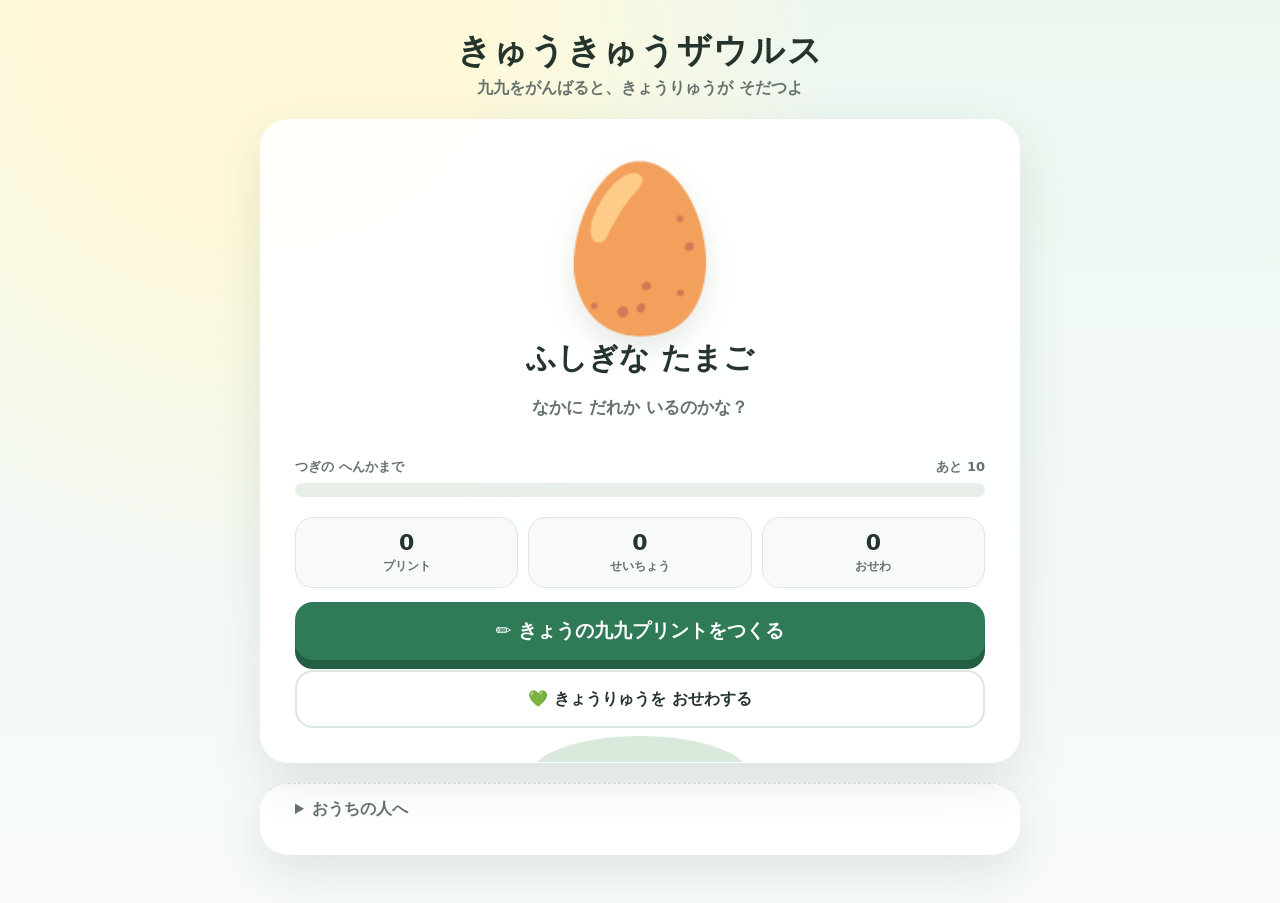
==== kyukyu-saurus-mvp/index.html @ 9ff0a76a "Add Kyukyu Saurus home page" ====
<!doctype html>
<html lang="ja">
<head>
  <meta charset="utf-8" />
  <meta name="viewport" content="width=device-width,initial-scale=1" />
  <title>きゅうきゅうザウルス</title>
  <link rel="stylesheet" href="styles.css" />
</head>
<body>
  <main class="shell">
    <div class="brand">きゅうきゅうザウルス</div>
    <div class="subbrand">九九をがんばると、きょうりゅうが そだつよ</div>

    <section class="card hero">
      <div id="creature" class="creature" aria-label="きょうりゅう">🥚</div>
      <div id="stageName" class="stage-name">ふしぎな たまご</div>
      <div id="dinoNameLine" style="font-weight:900"></div>
      <p id="stageMessage" class="message">なかに だれか いるのかな？</p>
      <div id="recentNotice"></div>

      <div class="progress-wrap">
        <div class="progress-label"><span>つぎの へんかまで</span><span id="progressText"></span></div>
        <div class="progress"><div id="progressBar" style="width:0%"></div></div>
      </div>

      <div class="stats">
        <div class="stat"><strong id="worksheets">0</strong><span>プリント</span></div>
        <div class="stat"><strong id="points">0</strong><span>せいちょう</span></div>
        <div class="stat"><strong id="careTokens">0</strong><span>おせわ</span></div>
      </div>

      <a class="primary" href="worksheet.html">✏️ きょうの九九プリントをつくる</a>
      <a class="secondary" href="care.html">💚 きょうりゅうを おせわする</a>
    </section>

    <section id="nameCard" class="card" hidden>
      <h2 style="margin-top:0">なまえを つけよう！</h2>
      <p class="small">たまごから うまれたら、きょうりゅうに好きな名前をつけられます。</p>
      <div class="form-row">
        <div class="field"><label for="dinoName">きょうりゅうの なまえ</label><input id="dinoName" type="text" maxlength="20" /></div>
        <button id="saveName" class="primary" style="width:auto;margin:0;box-shadow:none">きめる</button>
      </div>
    </section>

    <section class="card parent-box">
      <details>
        <summary>おうちの人へ</summary>
        <p class="small">このMVPはデータをこの端末のブラウザ内に保存します。プリントはPCで作成しても構いませんが、採点QRは毎回同じスマホで読み取ると、恐竜の成長が1か所にまとまります。</p>
        <p class="small">採点：0〜24問=10pt、25〜27問=11pt、28〜29問=13pt、30問=15pt。プリント1枚につき「おせわ」1回が追加されます。</p>
        <button id="reset" class="danger">この端末の育成データをリセット</button>
      </details>
    </section>
  </main>
  <script src="logic.js"></script>
  <script src="store.js"></script>
  <script>
    function render() {
      const state = GameStore.getState();
      const stage = GameLogic.stageForPoints(state.growthPoints);
      const next = GameLogic.nextStageForPoints(state.growthPoints);
      document.getElementById('creature').textContent = stage.icon;
      document.getElementById('stageName').textContent = stage.name;
      document.getElementById('stageMessage').textContent = stage.message;
      document.getElementById('worksheets').textContent = state.worksheetsCompleted;
      document.getElementById('points').textContent = state.growthPoints;
      document.getElementById('careTokens').textContent = state.careTokens;
      document.getElementById('dinoNameLine').textContent = state.dinosaurName ? `「${state.dinosaurName}」` : '';

      if (next) {
        const currentMin = stage.min;
        const span = Math.max(1, next.min - currentMin);
        const current = Math.max(0, state.growthPoints - currentMin);
        const pct = Math.min(100, Math.round((current / span) * 100));
        document.getElementById('progressBar').style.width = `${pct}%`;
        document.getElementById('progressText').textContent = `あと ${next.min - state.growthPoints}`;
      } else {
        document.getElementById('progressBar').style.width = '100%';
        document.getElementById('progressText').textContent = 'すごい！';
      }

      const params = new URLSearchParams(location.search);
      const gained = Number(params.get('gained') || 0);
      if (gained > 0) {
        document.getElementById('recentNotice').innerHTML = `<div class="notice">🌱 ${gained} せいちょうしたよ！ おせわも1回できるよ。</div>`;
      } else if (state.careTokens > 0) {
        document.getElementById('recentNotice').innerHTML = `<div class="notice">💚 おせわできるよ！ ${state.careTokens}回ぶん たまっているよ。</div>`;
      }

      const nameCard = document.getElementById('nameCard');
      nameCard.hidden = state.growthPoints < 50;
      document.getElementById('dinoName').value = state.dinosaurName || '';
    }

    document.getElementById('saveName').addEventListener('click', () => {
      GameStore.setDinosaurName(document.getElementById('dinoName').value);
      render();
    });
    document.getElementById('reset').addEventListener('click', () => {
      if (confirm('この端末の育成データを全部消します。よろしいですか？')) {
        GameStore.reset();
        location.href = 'index.html';
      }
    });
    render();
  </script>
</body>
</html>
---- kyukyu-saurus-mvp/styles.css ----
:root {
  --ink: #25352d;
  --muted: #66736d;
  --card: rgba(255,255,255,.92);
  --line: #dce7df;
  --accent: #2f7a57;
  --accent-dark: #235d43;
  --warm: #fff4cf;
  --shadow: 0 18px 50px rgba(44, 70, 55, .12);
}
* { box-sizing: border-box; }
html { font-family: ui-rounded, "Hiragino Maru Gothic ProN", "Yu Gothic", system-ui, sans-serif; color: var(--ink); background: #edf7f0; }
body { margin: 0; min-height: 100vh; background: radial-gradient(circle at 20% 0%, #fff9d9 0 16%, transparent 42%), linear-gradient(180deg,#edf7f0,#f8fbf9); }
button, input { font: inherit; }
a { color: inherit; }
.shell { width: min(760px, calc(100% - 28px)); margin: 0 auto; padding: 28px 0 48px; }
.brand { text-align: center; font-weight: 900; letter-spacing: .05em; font-size: clamp(22px,5vw,34px); }
.subbrand { text-align: center; color: var(--muted); margin-top: 4px; font-weight: 700; }
.card { background: var(--card); border: 1px solid rgba(255,255,255,.8); border-radius: 28px; box-shadow: var(--shadow); padding: clamp(20px,5vw,34px); margin-top: 20px; }
.hero { text-align: center; overflow: hidden; position: relative; }
.hero::after { content:""; position:absolute; width:220px; height:80px; border-radius:50%; background:#d9eadc; bottom:-54px; left:50%; transform:translateX(-50%); }
.creature { font-size: clamp(92px,26vw,160px); line-height: 1; margin: 14px 0 10px; filter: drop-shadow(0 12px 14px rgba(55,70,55,.12)); animation: breathe 2.8s ease-in-out infinite; }
@keyframes breathe { 0%,100%{ transform:translateY(0) rotate(-1deg)} 50%{ transform:translateY(-7px) rotate(1deg)} }
.stage-name { font-size: clamp(21px,5vw,30px); font-weight: 900; margin: 8px 0 4px; }
.message { color: var(--muted); font-size: 17px; font-weight: 700; min-height: 2.6em; }
.primary, .secondary, .care-btn { border: 0; border-radius: 18px; min-height: 58px; padding: 13px 20px; font-weight: 900; cursor: pointer; text-decoration:none; display:inline-flex; align-items:center; justify-content:center; gap:8px; }
.primary { color:white; background:var(--accent); box-shadow: 0 9px 0 var(--accent-dark); width:100%; font-size:19px; margin-top:14px; }
.primary:active { transform: translateY(5px); box-shadow:0 4px 0 var(--accent-dark); }
.secondary { background:#fff; border:2px solid var(--line); color:var(--ink); width:100%; margin-top:10px; }
.stats { display:grid; grid-template-columns:repeat(3,1fr); gap:10px; margin-top:20px; }
.stat { background:#f7faf8; border:1px solid var(--line); border-radius:18px; padding:12px 8px; text-align:center; }
.stat strong { display:block; font-size:22px; }
.stat span { color:var(--muted); font-size:12px; font-weight:800; }
.progress-wrap { margin-top:18px; text-align:left; }
.progress-label { display:flex; justify-content:space-between; gap:12px; font-weight:800; font-size:13px; color:var(--muted); }
.progress { height:14px; background:#e8efe9; border-radius:999px; overflow:hidden; margin-top:7px; }
.progress > div { height:100%; background:linear-gradient(90deg,#74bc8f,#2f7a57); border-radius:inherit; }
.notice { background:var(--warm); border-radius:20px; padding:14px 16px; font-weight:800; margin-top:16px; }
.grid-3 { display:grid; grid-template-columns:repeat(3,1fr); gap:12px; }
.care-btn { min-height:110px; flex-direction:column; background:#fff; border:2px solid var(--line); font-size:18px; }
.care-btn .emoji { font-size:42px; }
.care-btn:disabled { opacity:.45; cursor:not-allowed; }
.form-row { display:flex; gap:10px; align-items:end; }
.field { flex:1; }
label { display:block; font-weight:900; margin-bottom:7px; }
input[type=number], input[type=text] { width:100%; border:2px solid var(--line); border-radius:16px; padding:14px 15px; background:white; font-size:18px; outline:none; }
input:focus { border-color:#75ae8a; }
.small { color:var(--muted); font-size:13px; line-height:1.6; }
.parent-box { margin-top:20px; border-top:1px dashed var(--line); padding-top:15px; }
details summary { cursor:pointer; font-weight:900; color:var(--muted); }
.danger { color:#9d3d3d; background:#fff; border:1px solid #f0cece; padding:10px 14px; border-radius:12px; cursor:pointer; }
.result-big { text-align:center; font-weight:1000; font-size:clamp(32px,10vw,58px); margin:12px 0; }
.pill { display:inline-block; border-radius:999px; background:#edf7f0; color:#275f45; font-weight:900; padding:8px 12px; }

/* Worksheet */
.worksheet-shell { width: 210mm; min-height:297mm; margin:0 auto; background:#fff; padding:15mm 14mm; color:#111; }
.worksheet-head { display:flex; justify-content:space-between; align-items:flex-end; border-bottom:3px solid #222; padding-bottom:6mm; }
.worksheet-title { font-size:26pt; font-weight:900; }
.worksheet-meta { font-size:11pt; text-align:right; }
.problem-grid { display:grid; grid-template-columns:repeat(3,1fr); gap:0 12mm; margin-top:9mm; }
.problem { font-family:"Yu Gothic", sans-serif; font-size:18pt; font-weight:700; min-height:17mm; white-space:nowrap; }
.qr-area { display:flex; justify-content:space-between; align-items:center; gap:10mm; margin-top:8mm; padding:6mm; border:2px dashed #555; border-radius:6mm; }
.qr-copy { font-size:15pt; font-weight:900; line-height:1.5; }
.qr-img { width:34mm; height:34mm; image-rendering:pixelated; }
.answer-key { page-break-before:always; }
.answer-grid { display:grid; grid-template-columns:repeat(3,1fr); gap:4mm 12mm; margin-top:10mm; }
.answer-item { font-size:14pt; }
.print-controls { position:sticky; top:0; z-index:5; display:flex; gap:10px; background:#edf7f0; padding:12px; justify-content:center; }
.print-controls button, .print-controls a { border:0; border-radius:12px; padding:12px 18px; font-weight:900; text-decoration:none; background:#2f7a57; color:#fff; cursor:pointer; }
@media (max-width:640px) {
  .grid-3 { grid-template-columns:1fr; }
  .stats { grid-template-columns:repeat(3,1fr); }
  .form-row { flex-direction:column; align-items:stretch; }
}
@media print {
  body { background:#fff; }
  .print-controls { display:none !important; }
  .worksheet-shell { margin:0; box-shadow:none; }
  @page { size:A4; margin:0; }
}
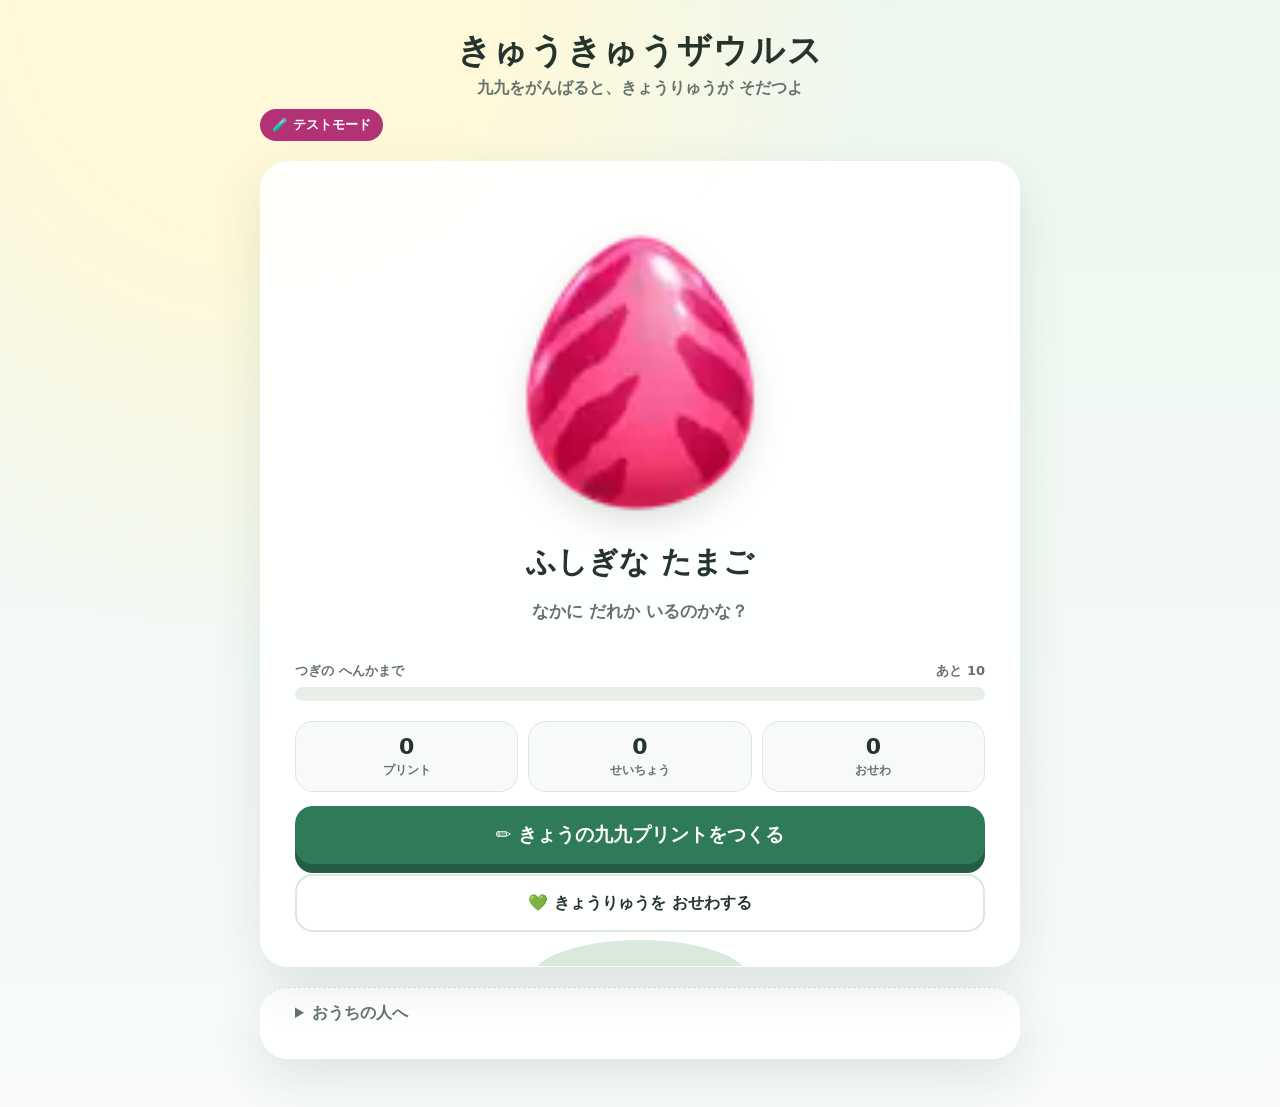
==== commit 8b86e42a: "Integrate dinosaur artwork and add safe test mode" ====
--- a/kyukyu-saurus-mvp/index.html
+++ b/kyukyu-saurus-mvp/index.html
@@ -10,11 +10,12 @@
   <main class="shell">
     <div class="brand">きゅうきゅうザウルス</div>
     <div class="subbrand">九九をがんばると、きょうりゅうが そだつよ</div>
+    <div id="testBadge" class="test-badge" hidden>🧪 テストモード</div>
 
     <section class="card hero">
-      <div id="creature" class="creature" aria-label="きょうりゅう">🥚</div>
+      <div id="creature" class="creature dino-sprite" aria-label="きょうりゅう"></div>
       <div id="stageName" class="stage-name">ふしぎな たまご</div>
-      <div id="dinoNameLine" style="font-weight:900"></div>
+      <div id="dinoNameLine" style="font-weight:900;position:relative;z-index:1"></div>
       <p id="stageMessage" class="message">なかに だれか いるのかな？</p>
       <div id="recentNotice"></div>
 
@@ -30,7 +31,45 @@
       </div>
 
       <a class="primary" href="worksheet.html">✏️ きょうの九九プリントをつくる</a>
-      <a class="secondary" href="care.html">💚 きょうりゅうを おせわする</a>
+      <a id="careLink" class="secondary" href="care.html">💚 きょうりゅうを おせわする</a>
+    </section>
+
+    <section id="testPanel" class="card test-panel" hidden>
+      <h2>🧪 テストプレイ操作</h2>
+      <div class="test-note">ここで変えた値はプレビューだけです。「本番データに反映」を押すまで、娘さんの育成データは変わりません。</div>
+
+      <div class="test-section-title">成長ステージを直接見る</div>
+      <div id="stageChips" class="stage-chips"></div>
+
+      <div class="test-grid">
+        <div class="field">
+          <label for="testPoints">成長Pt</label>
+          <input id="testPoints" type="number" min="0" max="2000" step="1" />
+        </div>
+        <div class="field">
+          <label for="testWorksheets">プリント枚数</label>
+          <input id="testWorksheets" type="number" min="0" max="999" step="1" />
+        </div>
+        <div class="field">
+          <label for="testTokens">おせわ回数</label>
+          <input id="testTokens" type="number" min="0" max="999" step="1" />
+        </div>
+      </div>
+
+      <div class="test-section-title">表示シーンを強制切替</div>
+      <div id="sceneChips" class="scene-chips">
+        <button class="scene-chip active" data-scene="normal">通常</button>
+        <button class="scene-chip" data-scene="feed">🍖 ごはん</button>
+        <button class="scene-chip" data-scene="pet">💕 なでなで</button>
+        <button class="scene-chip" data-scene="play">⚽ あそぶ</button>
+        <button class="scene-chip" data-scene="sleep">💤 ねる</button>
+      </div>
+
+      <div class="test-actions">
+        <button id="resetPreview" class="test-btn ghost">現在の本番値に戻す</button>
+        <button id="applyPreview" class="test-btn">本番データに反映</button>
+      </div>
+      <a class="secondary" href="index.html">テストモードを終了</a>
     </section>
 
     <section id="nameCard" class="card" hidden>
@@ -47,20 +86,45 @@
         <summary>おうちの人へ</summary>
         <p class="small">このMVPはデータをこの端末のブラウザ内に保存します。プリントはPCで作成しても構いませんが、採点QRは毎回同じスマホで読み取ると、恐竜の成長が1か所にまとまります。</p>
         <p class="small">採点：0〜24問=10pt、25〜27問=11pt、28〜29問=13pt、30問=15pt。プリント1枚につき「おせわ」1回が追加されます。</p>
-        <button id="reset" class="danger">この端末の育成データをリセット</button>
+        <a id="testModeLink" class="secondary" href="index.html?test=1">🧪 テストモードを開く</a>
+        <button id="reset" class="danger" style="margin-top:14px">この端末の育成データをリセット</button>
       </details>
     </section>
   </main>
   <script src="logic.js"></script>
   <script src="store.js"></script>
+  <script src="assets.js"></script>
   <script>
-    function render() {
-      const state = GameStore.getState();
+    const params = new URLSearchParams(location.search);
+    const isTest = params.get('test') === '1';
+    const clone = (value) => JSON.parse(JSON.stringify(value));
+    const clampInt = (value, min, max) => Math.min(max, Math.max(min, Math.round(Number(value) || 0)));
+    let previewState = clone(GameStore.getState());
+    let previewScene = 'normal';
+
+    function currentViewState() {
+      return isTest ? previewState : GameStore.getState();
+    }
+
+    function syncTestInputs() {
+      if (!isTest) return;
+      document.getElementById('testPoints').value = previewState.growthPoints;
+      document.getElementById('testWorksheets').value = previewState.worksheetsCompleted;
+      document.getElementById('testTokens').value = previewState.careTokens;
+      const activeAsset = GameLogic.stageForPoints(previewState.growthPoints).asset;
+      document.querySelectorAll('.stage-chip').forEach(btn => btn.classList.toggle('active', btn.dataset.asset === activeAsset));
+      document.querySelectorAll('.scene-chip').forEach(btn => btn.classList.toggle('active', btn.dataset.scene === previewScene));
+    }
+
+    async function render() {
+      const state = currentViewState();
       const stage = GameLogic.stageForPoints(state.growthPoints);
       const next = GameLogic.nextStageForPoints(state.growthPoints);
-      document.getElementById('creature').textContent = stage.icon;
-      document.getElementById('stageName').textContent = stage.name;
-      document.getElementById('stageMessage').textContent = stage.message;
+      const asset = previewScene === 'normal' ? stage.asset : GameLogic.ACTION_ASSETS[previewScene];
+      await GameAssets.show(document.getElementById('creature'), asset);
+
+      document.getElementById('stageName').textContent = previewScene === 'normal' ? stage.name : `テスト：${({feed:'ごはん',pet:'なでなで',play:'あそぶ',sleep:'ねる'})[previewScene]}`;
+      document.getElementById('stageMessage').textContent = previewScene === 'normal' ? stage.message : 'おせわリアクションをプレビューしています。';
       document.getElementById('worksheets').textContent = state.worksheetsCompleted;
       document.getElementById('points').textContent = state.growthPoints;
       document.getElementById('careTokens').textContent = state.careTokens;
@@ -78,29 +142,98 @@
         document.getElementById('progressText').textContent = 'すごい！';
       }
 
-      const params = new URLSearchParams(location.search);
       const gained = Number(params.get('gained') || 0);
-      if (gained > 0) {
-        document.getElementById('recentNotice').innerHTML = `<div class="notice">🌱 ${gained} せいちょうしたよ！ おせわも1回できるよ。</div>`;
+      const notice = document.getElementById('recentNotice');
+      if (isTest) {
+        notice.innerHTML = '<div class="notice">🧪 テスト中：表示変更はまだ本番データに保存されていません。</div>';
+      } else if (gained > 0) {
+        notice.innerHTML = `<div class="notice">🌱 ${gained} せいちょうしたよ！ おせわも1回できるよ。</div>`;
       } else if (state.careTokens > 0) {
-        document.getElementById('recentNotice').innerHTML = `<div class="notice">💚 おせわできるよ！ ${state.careTokens}回ぶん たまっているよ。</div>`;
+        notice.innerHTML = `<div class="notice">💚 おせわできるよ！ ${state.careTokens}回ぶん たまっているよ。</div>`;
+      } else {
+        notice.innerHTML = '';
       }
 
       const nameCard = document.getElementById('nameCard');
       nameCard.hidden = state.growthPoints < 50;
       document.getElementById('dinoName').value = state.dinosaurName || '';
+      document.getElementById('careLink').href = isTest ? `care.html?test=1&points=${encodeURIComponent(state.growthPoints)}` : 'care.html';
+      syncTestInputs();
+    }
+
+    function setupTestMode() {
+      if (!isTest) return;
+      document.getElementById('testBadge').hidden = false;
+      document.getElementById('testPanel').hidden = false;
+      document.getElementById('testModeLink').hidden = true;
+
+      const stageWrap = document.getElementById('stageChips');
+      GameLogic.TEST_STAGES.forEach((item, index) => {
+        const btn = document.createElement('button');
+        btn.className = 'stage-chip';
+        btn.type = 'button';
+        btn.dataset.asset = item.asset;
+        btn.textContent = `${index}. ${item.label}`;
+        btn.addEventListener('click', () => {
+          previewState.growthPoints = item.points;
+          previewScene = 'normal';
+          render();
+        });
+        stageWrap.appendChild(btn);
+      });
+
+      document.getElementById('testPoints').addEventListener('input', (event) => {
+        previewState.growthPoints = clampInt(event.target.value, 0, 2000);
+        previewScene = 'normal';
+        render();
+      });
+      document.getElementById('testWorksheets').addEventListener('input', (event) => {
+        previewState.worksheetsCompleted = clampInt(event.target.value, 0, 999);
+        render();
+      });
+      document.getElementById('testTokens').addEventListener('input', (event) => {
+        previewState.careTokens = clampInt(event.target.value, 0, 999);
+        render();
+      });
+      document.querySelectorAll('.scene-chip').forEach(btn => {
+        btn.addEventListener('click', () => {
+          previewScene = btn.dataset.scene;
+          render();
+        });
+      });
+      document.getElementById('resetPreview').addEventListener('click', () => {
+        previewState = clone(GameStore.getState());
+        previewScene = 'normal';
+        render();
+      });
+      document.getElementById('applyPreview').addEventListener('click', () => {
+        if (!confirm('テスト中の成長Pt・プリント枚数・おせわ回数を本番データに反映しますか？')) return;
+        const actual = GameStore.getState();
+        GameStore.saveState({
+          ...actual,
+          growthPoints: clampInt(previewState.growthPoints, 0, 2000),
+          worksheetsCompleted: clampInt(previewState.worksheetsCompleted, 0, 999),
+          careTokens: clampInt(previewState.careTokens, 0, 999)
+        });
+        previewState = clone(GameStore.getState());
+        alert('本番データに反映しました。');
+        render();
+      });
     }
 
     document.getElementById('saveName').addEventListener('click', () => {
       GameStore.setDinosaurName(document.getElementById('dinoName').value);
+      if (isTest) previewState.dinosaurName = GameStore.getState().dinosaurName;
       render();
     });
     document.getElementById('reset').addEventListener('click', () => {
       if (confirm('この端末の育成データを全部消します。よろしいですか？')) {
         GameStore.reset();
-        location.href = 'index.html';
+        location.href = isTest ? 'index.html?test=1' : 'index.html';
       }
     });
+
+    setupTestMode();
     render();
   </script>
 </body>
--- a/kyukyu-saurus-mvp/styles.css
+++ b/kyukyu-saurus-mvp/styles.css
@@ -6,12 +6,14 @@
   --accent: #2f7a57;
   --accent-dark: #235d43;
   --warm: #fff4cf;
+  --test: #b33276;
+  --test-soft: #fff0f8;
   --shadow: 0 18px 50px rgba(44, 70, 55, .12);
 }
 * { box-sizing: border-box; }
 html { font-family: ui-rounded, "Hiragino Maru Gothic ProN", "Yu Gothic", system-ui, sans-serif; color: var(--ink); background: #edf7f0; }
 body { margin: 0; min-height: 100vh; background: radial-gradient(circle at 20% 0%, #fff9d9 0 16%, transparent 42%), linear-gradient(180deg,#edf7f0,#f8fbf9); }
-button, input { font: inherit; }
+button, input, select { font: inherit; }
 a { color: inherit; }
 .shell { width: min(760px, calc(100% - 28px)); margin: 0 auto; padding: 28px 0 48px; }
 .brand { text-align: center; font-weight: 900; letter-spacing: .05em; font-size: clamp(22px,5vw,34px); }
@@ -19,38 +21,54 @@
 .card { background: var(--card); border: 1px solid rgba(255,255,255,.8); border-radius: 28px; box-shadow: var(--shadow); padding: clamp(20px,5vw,34px); margin-top: 20px; }
 .hero { text-align: center; overflow: hidden; position: relative; }
 .hero::after { content:""; position:absolute; width:220px; height:80px; border-radius:50%; background:#d9eadc; bottom:-54px; left:50%; transform:translateX(-50%); }
-.creature { font-size: clamp(92px,26vw,160px); line-height: 1; margin: 14px 0 10px; filter: drop-shadow(0 12px 14px rgba(55,70,55,.12)); animation: breathe 2.8s ease-in-out infinite; }
+.creature { line-height:1; margin:8px auto 2px; filter:drop-shadow(0 14px 16px rgba(55,70,55,.15)); animation:breathe 2.8s ease-in-out infinite; position:relative; z-index:1; }
+.dino-sprite { width:min(76vw,330px); aspect-ratio:1; background-repeat:no-repeat; background-size:400% 300%; background-position:0 0; }
 @keyframes breathe { 0%,100%{ transform:translateY(0) rotate(-1deg)} 50%{ transform:translateY(-7px) rotate(1deg)} }
-.stage-name { font-size: clamp(21px,5vw,30px); font-weight: 900; margin: 8px 0 4px; }
-.message { color: var(--muted); font-size: 17px; font-weight: 700; min-height: 2.6em; }
-.primary, .secondary, .care-btn { border: 0; border-radius: 18px; min-height: 58px; padding: 13px 20px; font-weight: 900; cursor: pointer; text-decoration:none; display:inline-flex; align-items:center; justify-content:center; gap:8px; }
+.stage-name { font-size: clamp(21px,5vw,30px); font-weight: 900; margin: 8px 0 4px; position:relative; z-index:1; }
+.message { color: var(--muted); font-size: 17px; font-weight: 700; min-height: 2.6em; position:relative; z-index:1; }
+.primary, .secondary, .care-btn, .test-btn { border: 0; border-radius: 18px; min-height: 58px; padding: 13px 20px; font-weight: 900; cursor: pointer; text-decoration:none; display:inline-flex; align-items:center; justify-content:center; gap:8px; }
 .primary { color:white; background:var(--accent); box-shadow: 0 9px 0 var(--accent-dark); width:100%; font-size:19px; margin-top:14px; }
 .primary:active { transform: translateY(5px); box-shadow:0 4px 0 var(--accent-dark); }
 .secondary { background:#fff; border:2px solid var(--line); color:var(--ink); width:100%; margin-top:10px; }
-.stats { display:grid; grid-template-columns:repeat(3,1fr); gap:10px; margin-top:20px; }
+.stats { display:grid; grid-template-columns:repeat(3,1fr); gap:10px; margin-top:20px; position:relative; z-index:1; }
 .stat { background:#f7faf8; border:1px solid var(--line); border-radius:18px; padding:12px 8px; text-align:center; }
 .stat strong { display:block; font-size:22px; }
 .stat span { color:var(--muted); font-size:12px; font-weight:800; }
-.progress-wrap { margin-top:18px; text-align:left; }
+.progress-wrap { margin-top:18px; text-align:left; position:relative; z-index:1; }
 .progress-label { display:flex; justify-content:space-between; gap:12px; font-weight:800; font-size:13px; color:var(--muted); }
 .progress { height:14px; background:#e8efe9; border-radius:999px; overflow:hidden; margin-top:7px; }
-.progress > div { height:100%; background:linear-gradient(90deg,#74bc8f,#2f7a57); border-radius:inherit; }
-.notice { background:var(--warm); border-radius:20px; padding:14px 16px; font-weight:800; margin-top:16px; }
+.progress > div { height:100%; background:linear-gradient(90deg,#74bc8f,#2f7a57); border-radius:inherit; transition:width .25s ease; }
+.notice { background:var(--warm); border-radius:20px; padding:14px 16px; font-weight:800; margin-top:16px; position:relative; z-index:1; }
 .grid-3 { display:grid; grid-template-columns:repeat(3,1fr); gap:12px; }
+.grid-4 { display:grid; grid-template-columns:repeat(4,1fr); gap:12px; }
 .care-btn { min-height:110px; flex-direction:column; background:#fff; border:2px solid var(--line); font-size:18px; }
 .care-btn .emoji { font-size:42px; }
 .care-btn:disabled { opacity:.45; cursor:not-allowed; }
 .form-row { display:flex; gap:10px; align-items:end; }
 .field { flex:1; }
 label { display:block; font-weight:900; margin-bottom:7px; }
-input[type=number], input[type=text] { width:100%; border:2px solid var(--line); border-radius:16px; padding:14px 15px; background:white; font-size:18px; outline:none; }
-input:focus { border-color:#75ae8a; }
+input[type=number], input[type=text], select { width:100%; border:2px solid var(--line); border-radius:16px; padding:14px 15px; background:white; font-size:18px; outline:none; }
+input:focus, select:focus { border-color:#75ae8a; }
 .small { color:var(--muted); font-size:13px; line-height:1.6; }
 .parent-box { margin-top:20px; border-top:1px dashed var(--line); padding-top:15px; }
 details summary { cursor:pointer; font-weight:900; color:var(--muted); }
 .danger { color:#9d3d3d; background:#fff; border:1px solid #f0cece; padding:10px 14px; border-radius:12px; cursor:pointer; }
 .result-big { text-align:center; font-weight:1000; font-size:clamp(32px,10vw,58px); margin:12px 0; }
 .pill { display:inline-block; border-radius:999px; background:#edf7f0; color:#275f45; font-weight:900; padding:8px 12px; }
+
+/* Test mode */
+.test-badge { display:inline-flex; align-items:center; gap:7px; padding:7px 12px; border-radius:999px; background:var(--test); color:white; font-size:13px; font-weight:900; margin:10px auto 0; }
+.test-panel { border:2px dashed #e0a5c4; background:var(--test-soft); }
+.test-panel h2 { margin:0 0 8px; }
+.test-note { border-radius:16px; background:#fff; padding:11px 13px; font-size:13px; font-weight:800; color:#7b3d60; }
+.test-grid { display:grid; grid-template-columns:repeat(3,1fr); gap:12px; margin-top:16px; }
+.stage-chips, .scene-chips { display:flex; flex-wrap:wrap; gap:8px; margin-top:10px; }
+.stage-chip, .scene-chip { border:2px solid #ead5e1; background:white; border-radius:999px; padding:9px 12px; font-weight:900; cursor:pointer; }
+.stage-chip.active, .scene-chip.active { border-color:var(--test); background:#ffe1f1; color:#7d2454; }
+.test-btn { background:var(--test); color:white; width:100%; margin-top:10px; }
+.test-btn.ghost { background:white; color:var(--test); border:2px solid #e0a5c4; }
+.test-section-title { font-weight:900; margin:18px 0 5px; }
+.test-actions { display:grid; grid-template-columns:1fr 1fr; gap:10px; margin-top:12px; }
 
 /* Worksheet */
 .worksheet-shell { width: 210mm; min-height:297mm; margin:0 auto; background:#fff; padding:15mm 14mm; color:#111; }
@@ -68,9 +86,14 @@
 .print-controls { position:sticky; top:0; z-index:5; display:flex; gap:10px; background:#edf7f0; padding:12px; justify-content:center; }
 .print-controls button, .print-controls a { border:0; border-radius:12px; padding:12px 18px; font-weight:900; text-decoration:none; background:#2f7a57; color:#fff; cursor:pointer; }
 @media (max-width:640px) {
-  .grid-3 { grid-template-columns:1fr; }
+  .grid-3, .grid-4 { grid-template-columns:repeat(2,1fr); }
   .stats { grid-template-columns:repeat(3,1fr); }
   .form-row { flex-direction:column; align-items:stretch; }
+  .test-grid { grid-template-columns:1fr; }
+}
+@media (max-width:390px) {
+  .grid-3, .grid-4 { grid-template-columns:1fr 1fr; }
+  .care-btn { min-height:96px; }
 }
 @media print {
   body { background:#fff; }
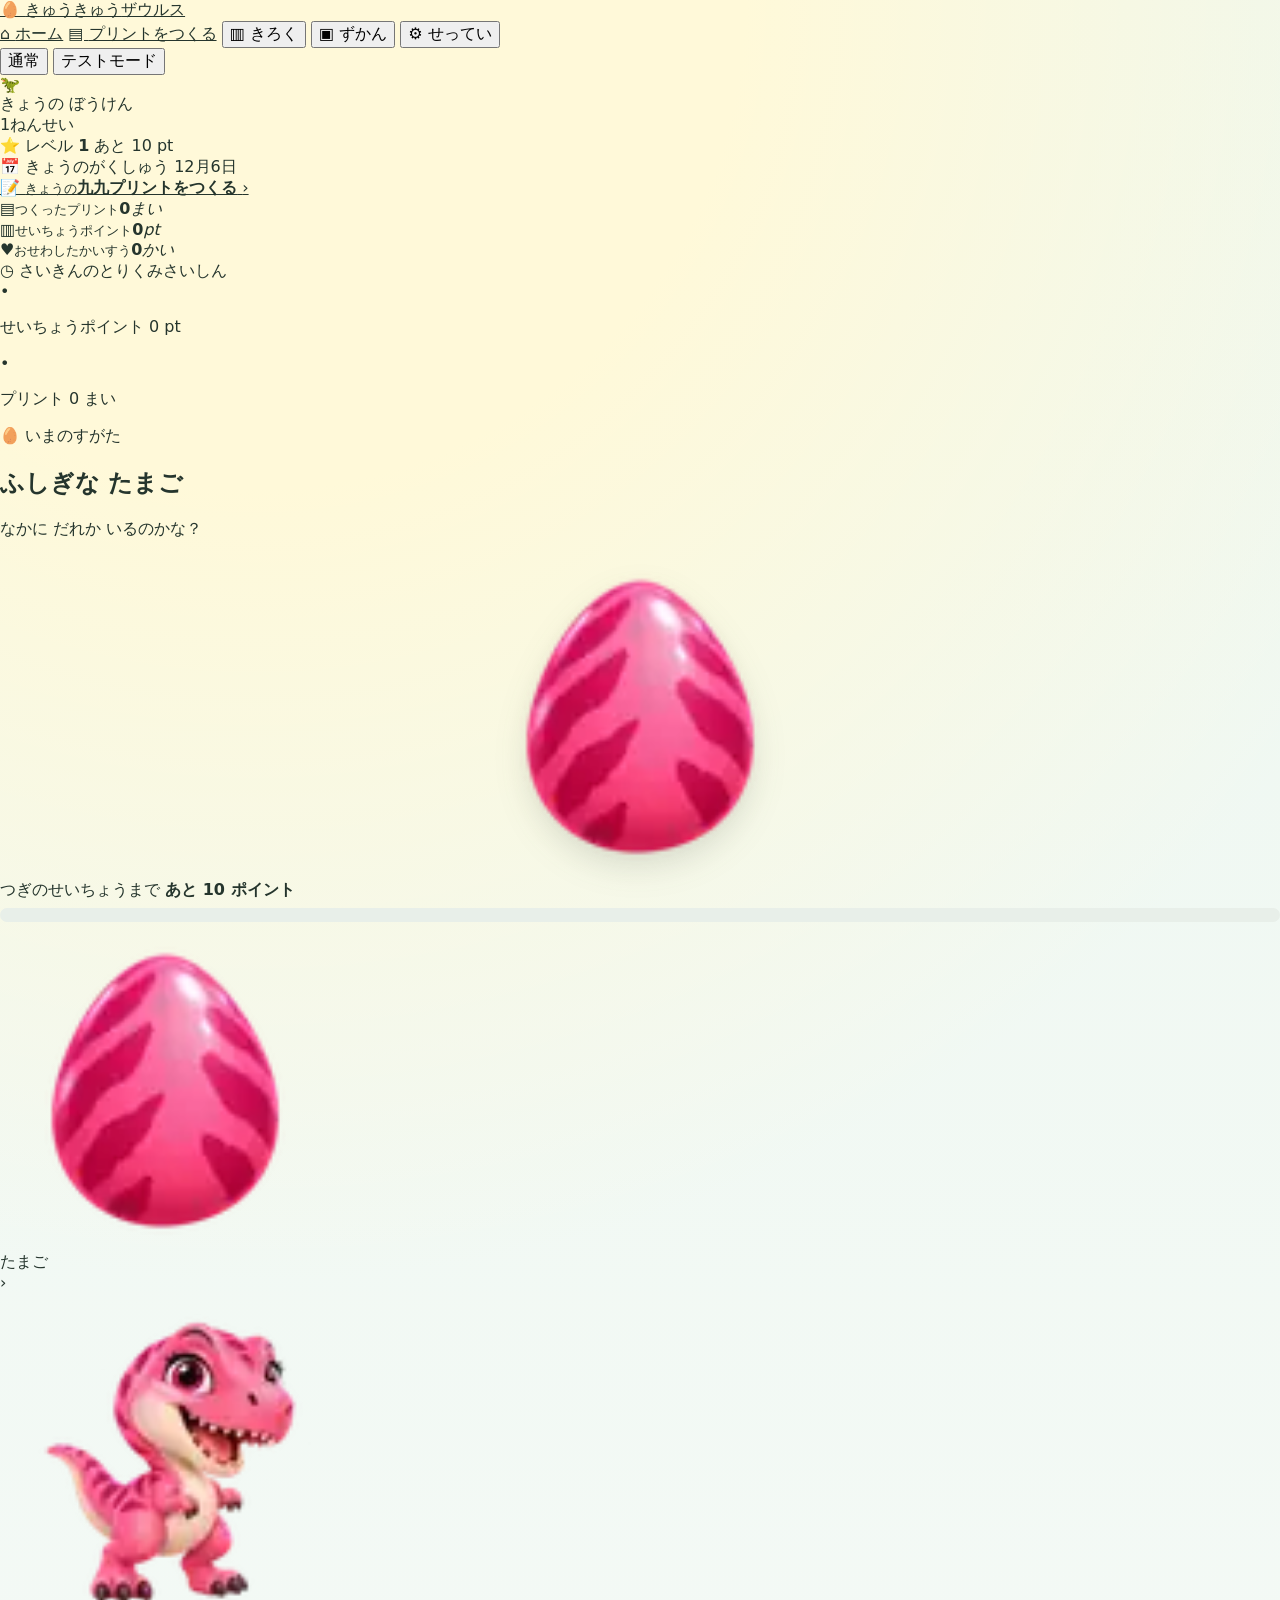
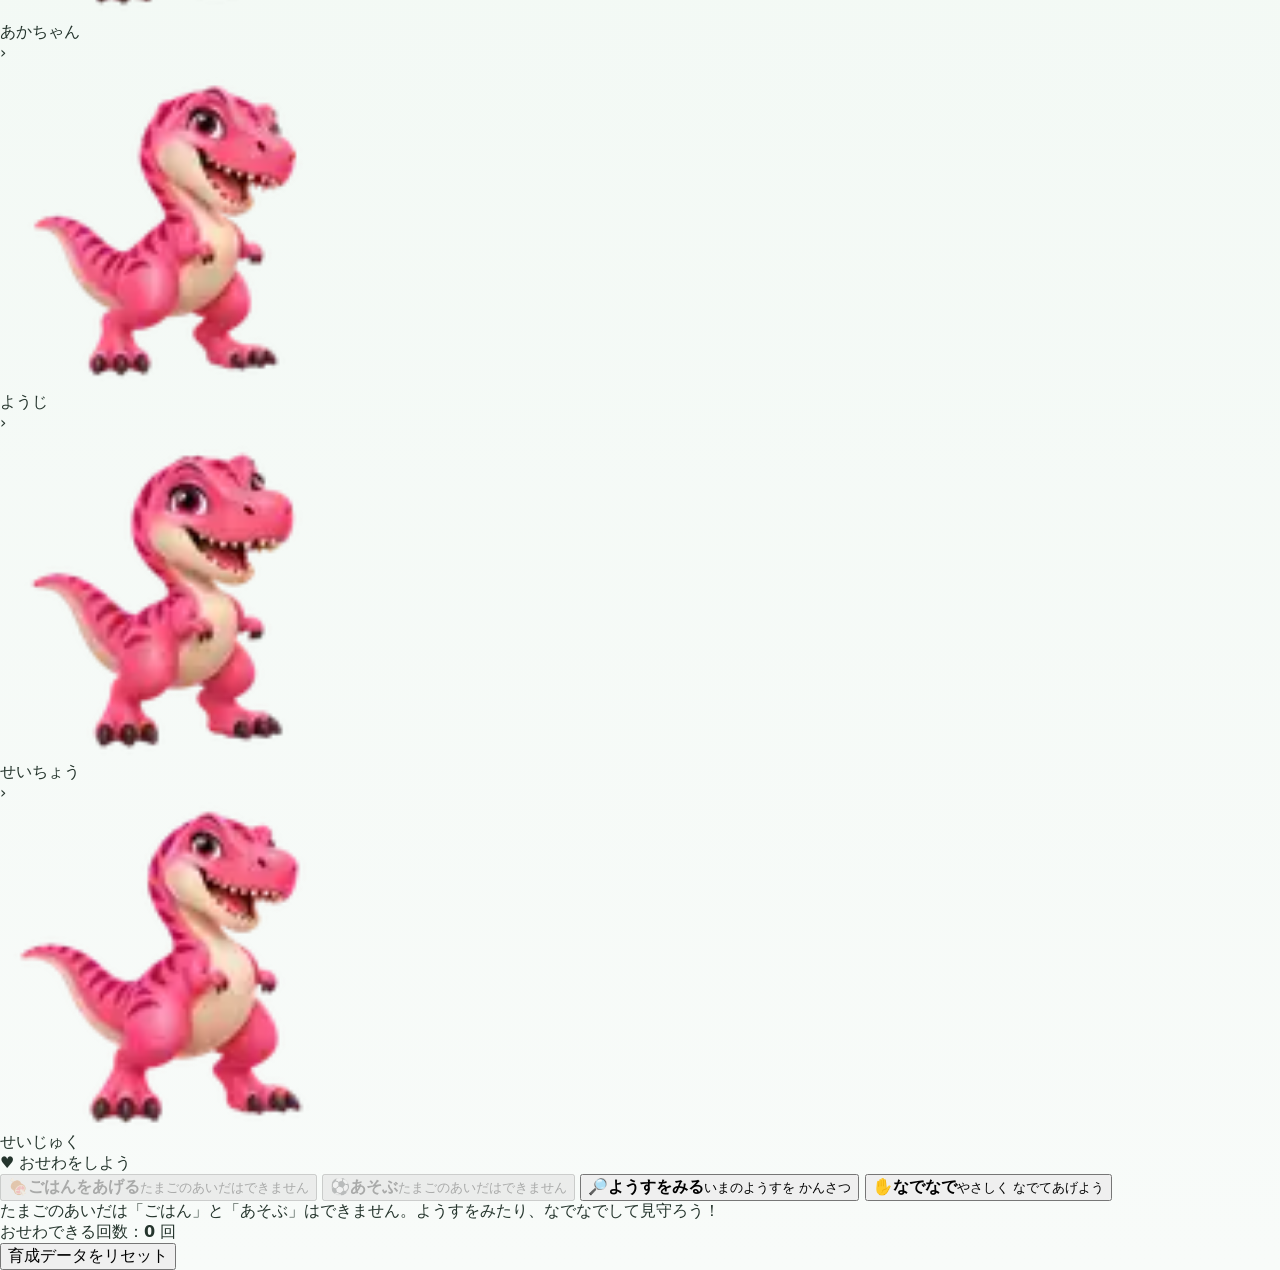
==== commit dd0c4296: "Redesign play screen as integrated three-column dashboard" ====
--- a/kyukyu-saurus-mvp/index.html
+++ b/kyukyu-saurus-mvp/index.html
@@ -6,221 +6,383 @@
   <title>きゅうきゅうザウルス</title>
   <link rel="stylesheet" href="styles.css" />
 </head>
-<body>
-  <main class="shell">
-    <div class="brand">きゅうきゅうザウルス</div>
-    <div class="subbrand">九九をがんばると、きょうりゅうが そだつよ</div>
-    <div id="testBadge" class="test-badge" hidden>🧪 テストモード</div>
-
-    <section class="card hero">
-      <div id="creature" class="creature dino-sprite" aria-label="きょうりゅう"></div>
-      <div id="stageName" class="stage-name">ふしぎな たまご</div>
-      <div id="dinoNameLine" style="font-weight:900;position:relative;z-index:1"></div>
-      <p id="stageMessage" class="message">なかに だれか いるのかな？</p>
-      <div id="recentNotice"></div>
-
-      <div class="progress-wrap">
-        <div class="progress-label"><span>つぎの へんかまで</span><span id="progressText"></span></div>
-        <div class="progress"><div id="progressBar" style="width:0%"></div></div>
+<body class="game-body">
+  <div class="game-app">
+    <header class="game-header">
+      <a class="game-logo" href="index.html" aria-label="ホーム">
+        <span class="logo-egg">🥚</span>
+        <span>きゅうきゅう<span>ザウルス</span></span>
+      </a>
+      <nav class="game-nav" aria-label="メインメニュー">
+        <a class="nav-item active" href="index.html">⌂ <span>ホーム</span></a>
+        <a class="nav-item" href="worksheet.html">▤ <span>プリントをつくる</span></a>
+        <button class="nav-item nav-placeholder" type="button">▥ <span>きろく</span></button>
+        <button class="nav-item nav-placeholder" type="button">▣ <span>ずかん</span></button>
+        <button class="nav-item nav-placeholder" type="button">⚙ <span>せってい</span></button>
+      </nav>
+      <div class="mode-switch" aria-label="表示モード">
+        <button id="normalModeBtn" class="mode-option active" type="button">通常</button>
+        <button id="testModeBtn" class="mode-option" type="button">テストモード</button>
       </div>
-
-      <div class="stats">
-        <div class="stat"><strong id="worksheets">0</strong><span>プリント</span></div>
-        <div class="stat"><strong id="points">0</strong><span>せいちょう</span></div>
-        <div class="stat"><strong id="careTokens">0</strong><span>おせわ</span></div>
-      </div>
-
-      <a class="primary" href="worksheet.html">✏️ きょうの九九プリントをつくる</a>
-      <a id="careLink" class="secondary" href="care.html">💚 きょうりゅうを おせわする</a>
-    </section>
-
-    <section id="testPanel" class="card test-panel" hidden>
-      <h2>🧪 テストプレイ操作</h2>
-      <div class="test-note">ここで変えた値はプレビューだけです。「本番データに反映」を押すまで、娘さんの育成データは変わりません。</div>
-
-      <div class="test-section-title">成長ステージを直接見る</div>
-      <div id="stageChips" class="stage-chips"></div>
-
-      <div class="test-grid">
-        <div class="field">
-          <label for="testPoints">成長Pt</label>
-          <input id="testPoints" type="number" min="0" max="2000" step="1" />
+    </header>
+
+    <main class="dashboard-grid">
+      <aside class="left-column">
+        <section class="dash-card profile-card">
+          <div class="profile-top">
+            <div class="avatar">🦖</div>
+            <div>
+              <div class="profile-name">きょうの ぼうけん</div>
+              <span class="grade-pill">1ねんせい</span>
+            </div>
+          </div>
+          <div class="mini-level-row">
+            <span>⭐ レベル <strong id="levelValue">1</strong></span>
+            <span id="levelRemain">あと 10 pt</span>
+          </div>
+          <div class="mini-progress"><div id="levelBar"></div></div>
+        </section>
+
+        <section class="dash-card study-card">
+          <div class="section-head compact">
+            <span>📅 きょうのがくしゅう</span>
+            <span id="todayLabel" class="muted-small"></span>
+          </div>
+          <a class="worksheet-cta" href="worksheet.html">
+            <span class="worksheet-icon">📝</span>
+            <span><small>きょうの</small><strong>九九プリントをつくる</strong></span>
+            <span class="cta-arrow">›</span>
+          </a>
+          <div class="mini-stats">
+            <div><span>▤</span><small>つくったプリント</small><strong id="worksheets">0</strong><em>まい</em></div>
+            <div><span>▥</span><small>せいちょうポイント</small><strong id="points">0</strong><em>pt</em></div>
+            <div><span>♥</span><small>おせわしたかいすう</small><strong id="careCount">0</strong><em>かい</em></div>
+          </div>
+        </section>
+
+        <section class="dash-card history-card">
+          <div class="section-head compact"><span>◷ さいきんのとりくみ</span><span class="muted-small">さいしん</span></div>
+          <div id="activityList" class="activity-list"></div>
+        </section>
+      </aside>
+
+      <section class="center-column">
+        <div class="hero-panel">
+          <div class="hero-topline">
+            <span class="current-pill">🥚 いまのすがた</span>
+          </div>
+          <h1 id="stageTitle">ふしぎな たまご</h1>
+          <div id="dinoNameLine" class="dino-name"></div>
+          <div id="speechBubble" class="speech-bubble">なかに だれか いるのかな？</div>
+          <div class="stage-scene">
+            <div id="creature" class="creature dino-sprite" aria-label="きょうりゅう"></div>
+          </div>
+          <div id="recentNotice" class="hero-notice"></div>
+
+          <div class="growth-panel">
+            <div class="growth-label-row">
+              <span>つぎのせいちょうまで</span>
+              <strong id="progressText">あと 10 ポイント</strong>
+            </div>
+            <div class="progress"><div id="progressBar" style="width:0%"></div></div>
+            <div id="milestoneRoadmap" class="milestone-roadmap"></div>
+          </div>
         </div>
-        <div class="field">
-          <label for="testWorksheets">プリント枚数</label>
-          <input id="testWorksheets" type="number" min="0" max="999" step="1" />
-        </div>
-        <div class="field">
-          <label for="testTokens">おせわ回数</label>
-          <input id="testTokens" type="number" min="0" max="999" step="1" />
-        </div>
-      </div>
-
-      <div class="test-section-title">表示シーンを強制切替</div>
-      <div id="sceneChips" class="scene-chips">
-        <button class="scene-chip active" data-scene="normal">通常</button>
-        <button class="scene-chip" data-scene="feed">🍖 ごはん</button>
-        <button class="scene-chip" data-scene="pet">💕 なでなで</button>
-        <button class="scene-chip" data-scene="play">⚽ あそぶ</button>
-        <button class="scene-chip" data-scene="sleep">💤 ねる</button>
-      </div>
-
-      <div class="test-actions">
-        <button id="resetPreview" class="test-btn ghost">現在の本番値に戻す</button>
-        <button id="applyPreview" class="test-btn">本番データに反映</button>
-      </div>
-      <a class="secondary" href="index.html">テストモードを終了</a>
-    </section>
-
-    <section id="nameCard" class="card" hidden>
-      <h2 style="margin-top:0">なまえを つけよう！</h2>
-      <p class="small">たまごから うまれたら、きょうりゅうに好きな名前をつけられます。</p>
-      <div class="form-row">
-        <div class="field"><label for="dinoName">きょうりゅうの なまえ</label><input id="dinoName" type="text" maxlength="20" /></div>
-        <button id="saveName" class="primary" style="width:auto;margin:0;box-shadow:none">きめる</button>
-      </div>
-    </section>
-
-    <section class="card parent-box">
-      <details>
-        <summary>おうちの人へ</summary>
-        <p class="small">このMVPはデータをこの端末のブラウザ内に保存します。プリントはPCで作成しても構いませんが、採点QRは毎回同じスマホで読み取ると、恐竜の成長が1か所にまとまります。</p>
-        <p class="small">採点：0〜24問=10pt、25〜27問=11pt、28〜29問=13pt、30問=15pt。プリント1枚につき「おせわ」1回が追加されます。</p>
-        <a id="testModeLink" class="secondary" href="index.html?test=1">🧪 テストモードを開く</a>
-        <button id="reset" class="danger" style="margin-top:14px">この端末の育成データをリセット</button>
-      </details>
-    </section>
-  </main>
+      </section>
+
+      <aside class="right-column">
+        <section class="dash-card care-card">
+          <div class="care-title">♥ おせわをしよう</div>
+          <div class="care-grid">
+            <button class="care-tile" id="feedBtn" data-care="food" type="button">
+              <span class="care-icon">🍖</span><strong>ごはんをあげる</strong><small id="feedHint">おせわできるよ</small>
+            </button>
+            <button class="care-tile" id="playBtn" data-care="play" type="button">
+              <span class="care-icon">⚽</span><strong>あそぶ</strong><small id="playHint">いっしょにあそぼう</small>
+            </button>
+            <button class="care-tile active-pink" id="observeBtn" type="button">
+              <span class="care-icon">🔎</span><strong>ようすをみる</strong><small>いまのようすを かんさつ</small>
+            </button>
+            <button class="care-tile active-yellow" id="petBtn" data-care="pet" type="button">
+              <span class="care-icon">✋</span><strong>なでなで</strong><small>やさしく なでてあげよう</small>
+            </button>
+          </div>
+          <div id="careHelp" class="care-help"></div>
+          <div class="care-balance">おせわできる回数：<strong id="careTokens">0</strong> 回</div>
+        </section>
+
+        <section id="testPanel" class="dash-card integrated-test" hidden>
+          <div class="test-head">
+            <span>🧪 テストモード</span>
+            <span class="test-live">ON</span>
+          </div>
+          <p>本番データを変えずに、各場面を確認できます。</p>
+          <div class="test-control">
+            <label>すがた（ステージ）</label>
+            <div id="stageChips" class="stage-thumb-row"></div>
+          </div>
+          <div class="test-inline-grid">
+            <label>せいちょうPt<input id="testPoints" type="number" min="0" max="2000" step="1" /></label>
+            <label>おせわ回数<input id="testTokens" type="number" min="0" max="999" step="1" /></label>
+          </div>
+          <div class="test-control">
+            <label>リアクションをみる</label>
+            <div id="sceneChips" class="scene-mini-row">
+              <button class="scene-chip active" data-scene="normal" type="button">通常</button>
+              <button class="scene-chip" data-scene="feed" type="button">ごはん</button>
+              <button class="scene-chip" data-scene="pet" type="button">なでなで</button>
+              <button class="scene-chip" data-scene="play" type="button">あそぶ</button>
+              <button class="scene-chip" data-scene="sleep" type="button">ねる</button>
+            </div>
+          </div>
+          <div class="test-actions-inline">
+            <button id="resetPreview" type="button">本番値にもどす</button>
+            <button id="applyPreview" type="button">本番に反映</button>
+          </div>
+        </section>
+
+        <section id="nameCard" class="dash-card name-card" hidden>
+          <div class="section-head compact"><span>✏️ なまえをつけよう</span></div>
+          <div class="name-row">
+            <input id="dinoName" type="text" maxlength="20" placeholder="きょうりゅうの名前" />
+            <button id="saveName" type="button">きめる</button>
+          </div>
+        </section>
+      </aside>
+    </main>
+
+    <div class="parent-tools">
+      <button id="reset" type="button">育成データをリセット</button>
+    </div>
+  </div>
+
   <script src="logic.js"></script>
   <script src="store.js"></script>
   <script src="assets.js"></script>
   <script>
-    const params = new URLSearchParams(location.search);
-    const isTest = params.get('test') === '1';
     const clone = (value) => JSON.parse(JSON.stringify(value));
     const clampInt = (value, min, max) => Math.min(max, Math.max(min, Math.round(Number(value) || 0)));
+    let isTest = false;
     let previewState = clone(GameStore.getState());
     let previewScene = 'normal';
 
+    const milestoneDefs = [
+      { asset:'stage_00_egg', label:'たまご' },
+      { asset:'stage_04_baby', label:'あかちゃん' },
+      { asset:'stage_05_small', label:'ようじ' },
+      { asset:'stage_06_kid', label:'せいちょう' },
+      { asset:'stage_07_grown', label:'せいじゅく' }
+    ];
+
     function currentViewState() {
       return isTest ? previewState : GameStore.getState();
     }
 
-    function syncTestInputs() {
+    function totalCareCount(state) {
+      return Object.values(state.careCounts || {}).reduce((sum, n) => sum + (Number(n) || 0), 0);
+    }
+
+    function isEggStage(stage) {
+      return ['stage_00_egg','stage_01_egg_shake','stage_02_egg_crack','stage_03_hatch'].includes(stage.asset);
+    }
+
+    function stageIndex(asset) {
+      const idx = GameLogic.TEST_STAGES.findIndex(item => item.asset === asset);
+      return Math.max(0, idx);
+    }
+
+    function setMode(testMode) {
+      isTest = testMode;
+      if (isTest) {
+        previewState = clone(GameStore.getState());
+        previewScene = 'normal';
+      }
+      document.getElementById('normalModeBtn').classList.toggle('active', !isTest);
+      document.getElementById('testModeBtn').classList.toggle('active', isTest);
+      document.getElementById('testPanel').hidden = !isTest;
+      render();
+    }
+
+    function buildRoadmap(activeAsset) {
+      const activeIdx = stageIndex(activeAsset);
+      const roadmap = document.getElementById('milestoneRoadmap');
+      roadmap.innerHTML = '';
+      milestoneDefs.forEach((item, index) => {
+        const fullIdx = stageIndex(item.asset);
+        const node = document.createElement('div');
+        node.className = 'milestone' + (fullIdx <= activeIdx ? ' reached' : '') + (item.asset === activeAsset ? ' current' : '');
+        node.innerHTML = `<div class="milestone-img dino-sprite" data-asset="${item.asset}"></div><span>${item.label}</span>`;
+        roadmap.appendChild(node);
+        if (index < milestoneDefs.length - 1) {
+          const arrow = document.createElement('span');
+          arrow.className = 'milestone-arrow';
+          arrow.textContent = '›';
+          roadmap.appendChild(arrow);
+        }
+      });
+      roadmap.querySelectorAll('[data-asset]').forEach(el => GameAssets.show(el, el.dataset.asset));
+    }
+
+    function syncTestInputs(stage) {
       if (!isTest) return;
       document.getElementById('testPoints').value = previewState.growthPoints;
-      document.getElementById('testWorksheets').value = previewState.worksheetsCompleted;
       document.getElementById('testTokens').value = previewState.careTokens;
-      const activeAsset = GameLogic.stageForPoints(previewState.growthPoints).asset;
-      document.querySelectorAll('.stage-chip').forEach(btn => btn.classList.toggle('active', btn.dataset.asset === activeAsset));
+      document.querySelectorAll('.stage-chip').forEach(btn => btn.classList.toggle('active', btn.dataset.asset === stage.asset));
       document.querySelectorAll('.scene-chip').forEach(btn => btn.classList.toggle('active', btn.dataset.scene === previewScene));
+    }
+
+    function renderActivity(state) {
+      const list = document.getElementById('activityList');
+      const rows = [];
+      if (state.lastResult) rows.push(`九九プリント：${state.lastResult.correct}/30もん せいかい`);
+      if (state.lastCare) {
+        const labels = {food:'ごはんをあげた', pet:'なでなでした', play:'いっしょにあそんだ', sleep:'ねかせた'};
+        rows.push(labels[state.lastCare.type] || 'おせわをした');
+      }
+      rows.push(`せいちょうポイント ${state.growthPoints} pt`);
+      rows.push(`プリント ${state.worksheetsCompleted} まい`);
+      list.innerHTML = rows.slice(0,4).map(text => `<div><span>•</span><p>${text}</p></div>`).join('');
     }
 
     async function render() {
       const state = currentViewState();
       const stage = GameLogic.stageForPoints(state.growthPoints);
       const next = GameLogic.nextStageForPoints(state.growthPoints);
-      const asset = previewScene === 'normal' ? stage.asset : GameLogic.ACTION_ASSETS[previewScene];
-      await GameAssets.show(document.getElementById('creature'), asset);
-
-      document.getElementById('stageName').textContent = previewScene === 'normal' ? stage.name : `テスト：${({feed:'ごはん',pet:'なでなで',play:'あそぶ',sleep:'ねる'})[previewScene]}`;
-      document.getElementById('stageMessage').textContent = previewScene === 'normal' ? stage.message : 'おせわリアクションをプレビューしています。';
+      const eggMode = isEggStage(stage);
+      const forcedAsset = previewScene === 'normal' ? stage.asset : GameLogic.ACTION_ASSETS[previewScene];
+
+      await GameAssets.show(document.getElementById('creature'), forcedAsset);
+      document.getElementById('stageTitle').textContent = previewScene === 'normal' ? stage.name : `テスト：${({feed:'ごはん',pet:'なでなで',play:'あそぶ',sleep:'ねる'})[previewScene]}`;
+      document.getElementById('speechBubble').textContent = previewScene === 'normal' ? stage.message : 'リアクションをプレビューしています。';
+      document.getElementById('dinoNameLine').textContent = state.dinosaurName ? `「${state.dinosaurName}」` : '';
       document.getElementById('worksheets').textContent = state.worksheetsCompleted;
       document.getElementById('points').textContent = state.growthPoints;
       document.getElementById('careTokens').textContent = state.careTokens;
-      document.getElementById('dinoNameLine').textContent = state.dinosaurName ? `「${state.dinosaurName}」` : '';
+      document.getElementById('careCount').textContent = totalCareCount(state);
+
+      const level = Math.max(1, stageIndex(stage.asset) + 1);
+      document.getElementById('levelValue').textContent = level;
+      const levelRemain = next ? Math.max(0, next.min - state.growthPoints) : 0;
+      document.getElementById('levelRemain').textContent = next ? `あと ${levelRemain} pt` : 'さいこう！';
 
       if (next) {
-        const currentMin = stage.min;
-        const span = Math.max(1, next.min - currentMin);
-        const current = Math.max(0, state.growthPoints - currentMin);
+        const span = Math.max(1, next.min - stage.min);
+        const current = Math.max(0, state.growthPoints - stage.min);
         const pct = Math.min(100, Math.round((current / span) * 100));
         document.getElementById('progressBar').style.width = `${pct}%`;
-        document.getElementById('progressText').textContent = `あと ${next.min - state.growthPoints}`;
+        document.getElementById('levelBar').style.width = `${pct}%`;
+        document.getElementById('progressText').textContent = `あと ${next.min - state.growthPoints} ポイント`;
       } else {
         document.getElementById('progressBar').style.width = '100%';
-        document.getElementById('progressText').textContent = 'すごい！';
-      }
-
+        document.getElementById('levelBar').style.width = '100%';
+        document.getElementById('progressText').textContent = 'さいこうまで そだったよ！';
+      }
+
+      buildRoadmap(stage.asset);
+      renderActivity(state);
+
+      const feedBtn = document.getElementById('feedBtn');
+      const playBtn = document.getElementById('playBtn');
+      feedBtn.disabled = eggMode;
+      playBtn.disabled = eggMode;
+      document.getElementById('feedHint').textContent = eggMode ? 'たまごのあいだはできません' : 'おいしくたべよう';
+      document.getElementById('playHint').textContent = eggMode ? 'たまごのあいだはできません' : 'いっしょにあそぼう';
+      document.getElementById('careHelp').textContent = eggMode
+        ? 'たまごのあいだは「ごはん」と「あそぶ」はできません。ようすをみたり、なでなでして見守ろう！'
+        : 'おせわをすると、きゅうきゅうザウルスがよろこぶよ！';
+
+      const params = new URLSearchParams(location.search);
       const gained = Number(params.get('gained') || 0);
       const notice = document.getElementById('recentNotice');
-      if (isTest) {
-        notice.innerHTML = '<div class="notice">🧪 テスト中：表示変更はまだ本番データに保存されていません。</div>';
-      } else if (gained > 0) {
-        notice.innerHTML = `<div class="notice">🌱 ${gained} せいちょうしたよ！ おせわも1回できるよ。</div>`;
-      } else if (state.careTokens > 0) {
-        notice.innerHTML = `<div class="notice">💚 おせわできるよ！ ${state.careTokens}回ぶん たまっているよ。</div>`;
-      } else {
-        notice.innerHTML = '';
-      }
-
-      const nameCard = document.getElementById('nameCard');
-      nameCard.hidden = state.growthPoints < 50;
+      if (isTest) notice.textContent = '🧪 テスト中：本番データはまだ変わっていません。';
+      else if (gained > 0) notice.textContent = `🌱 ${gained} せいちょうしたよ！`;
+      else notice.textContent = '';
+
+      document.getElementById('nameCard').hidden = state.growthPoints < 50;
       document.getElementById('dinoName').value = state.dinosaurName || '';
-      document.getElementById('careLink').href = isTest ? `care.html?test=1&points=${encodeURIComponent(state.growthPoints)}` : 'care.html';
-      syncTestInputs();
-    }
-
-    function setupTestMode() {
-      if (!isTest) return;
-      document.getElementById('testBadge').hidden = false;
-      document.getElementById('testPanel').hidden = false;
-      document.getElementById('testModeLink').hidden = true;
-
-      const stageWrap = document.getElementById('stageChips');
+      syncTestInputs(stage);
+    }
+
+    function setupTestControls() {
+      const wrap = document.getElementById('stageChips');
       GameLogic.TEST_STAGES.forEach((item, index) => {
         const btn = document.createElement('button');
         btn.className = 'stage-chip';
         btn.type = 'button';
         btn.dataset.asset = item.asset;
-        btn.textContent = `${index}. ${item.label}`;
+        btn.title = item.label;
+        btn.innerHTML = `<span class="stage-chip-img dino-sprite"></span><small>${index}</small>`;
         btn.addEventListener('click', () => {
           previewState.growthPoints = item.points;
           previewScene = 'normal';
           render();
         });
-        stageWrap.appendChild(btn);
-      });
-
-      document.getElementById('testPoints').addEventListener('input', (event) => {
-        previewState.growthPoints = clampInt(event.target.value, 0, 2000);
+        wrap.appendChild(btn);
+        GameAssets.show(btn.querySelector('.stage-chip-img'), item.asset);
+      });
+
+      document.getElementById('testPoints').addEventListener('input', e => {
+        previewState.growthPoints = clampInt(e.target.value, 0, 2000);
         previewScene = 'normal';
         render();
       });
-      document.getElementById('testWorksheets').addEventListener('input', (event) => {
-        previewState.worksheetsCompleted = clampInt(event.target.value, 0, 999);
-        render();
-      });
-      document.getElementById('testTokens').addEventListener('input', (event) => {
-        previewState.careTokens = clampInt(event.target.value, 0, 999);
-        render();
-      });
-      document.querySelectorAll('.scene-chip').forEach(btn => {
-        btn.addEventListener('click', () => {
-          previewScene = btn.dataset.scene;
-          render();
-        });
-      });
+      document.getElementById('testTokens').addEventListener('input', e => {
+        previewState.careTokens = clampInt(e.target.value, 0, 999);
+        render();
+      });
+      document.querySelectorAll('.scene-chip').forEach(btn => btn.addEventListener('click', () => {
+        previewScene = btn.dataset.scene;
+        render();
+      }));
       document.getElementById('resetPreview').addEventListener('click', () => {
         previewState = clone(GameStore.getState());
         previewScene = 'normal';
         render();
       });
       document.getElementById('applyPreview').addEventListener('click', () => {
-        if (!confirm('テスト中の成長Pt・プリント枚数・おせわ回数を本番データに反映しますか？')) return;
+        if (!confirm('テスト中の成長Pt・おせわ回数を本番データに反映しますか？')) return;
         const actual = GameStore.getState();
-        GameStore.saveState({
-          ...actual,
-          growthPoints: clampInt(previewState.growthPoints, 0, 2000),
-          worksheetsCompleted: clampInt(previewState.worksheetsCompleted, 0, 999),
-          careTokens: clampInt(previewState.careTokens, 0, 999)
-        });
+        GameStore.saveState({...actual, growthPoints:clampInt(previewState.growthPoints,0,2000), careTokens:clampInt(previewState.careTokens,0,999)});
         previewState = clone(GameStore.getState());
         alert('本番データに反映しました。');
         render();
       });
     }
 
+    async function handleCare(type) {
+      const state = currentViewState();
+      const stage = GameLogic.stageForPoints(state.growthPoints);
+      if (isEggStage(stage) && (type === 'food' || type === 'play')) return;
+
+      if (isTest) {
+        previewScene = type;
+        render();
+        return;
+      }
+      const result = GameStore.useCare(type);
+      if (!result.success) {
+        document.getElementById('careHelp').textContent = '九九プリントをすると、おせわできる回数がふえるよ！';
+        return;
+      }
+      previewScene = 'normal';
+      const asset = GameLogic.ACTION_ASSETS[type];
+      if (asset && stage.asset === 'stage_05_small') {
+        await GameAssets.show(document.getElementById('creature'), asset);
+        setTimeout(() => render(), 1700);
+      } else {
+        render();
+      }
+    }
+
+    document.getElementById('normalModeBtn').addEventListener('click', () => setMode(false));
+    document.getElementById('testModeBtn').addEventListener('click', () => setMode(true));
+    document.getElementById('feedBtn').addEventListener('click', () => handleCare('food'));
+    document.getElementById('playBtn').addEventListener('click', () => handleCare('play'));
+    document.getElementById('petBtn').addEventListener('click', () => handleCare('pet'));
+    document.getElementById('observeBtn').addEventListener('click', () => {
+      const stage = GameLogic.stageForPoints(currentViewState().growthPoints);
+      document.getElementById('careHelp').textContent = `いまは「${stage.name}」。${stage.message}`;
+    });
     document.getElementById('saveName').addEventListener('click', () => {
       GameStore.setDinosaurName(document.getElementById('dinoName').value);
       if (isTest) previewState.dinosaurName = GameStore.getState().dinosaurName;
@@ -229,11 +391,14 @@
     document.getElementById('reset').addEventListener('click', () => {
       if (confirm('この端末の育成データを全部消します。よろしいですか？')) {
         GameStore.reset();
-        location.href = isTest ? 'index.html?test=1' : 'index.html';
+        previewState = clone(GameStore.getState());
+        render();
       }
     });
 
-    setupTestMode();
+    const now = new Date();
+    document.getElementById('todayLabel').textContent = `${now.getMonth()+1}月${now.getDate()}日`;
+    setupTestControls();
     render();
   </script>
 </body>
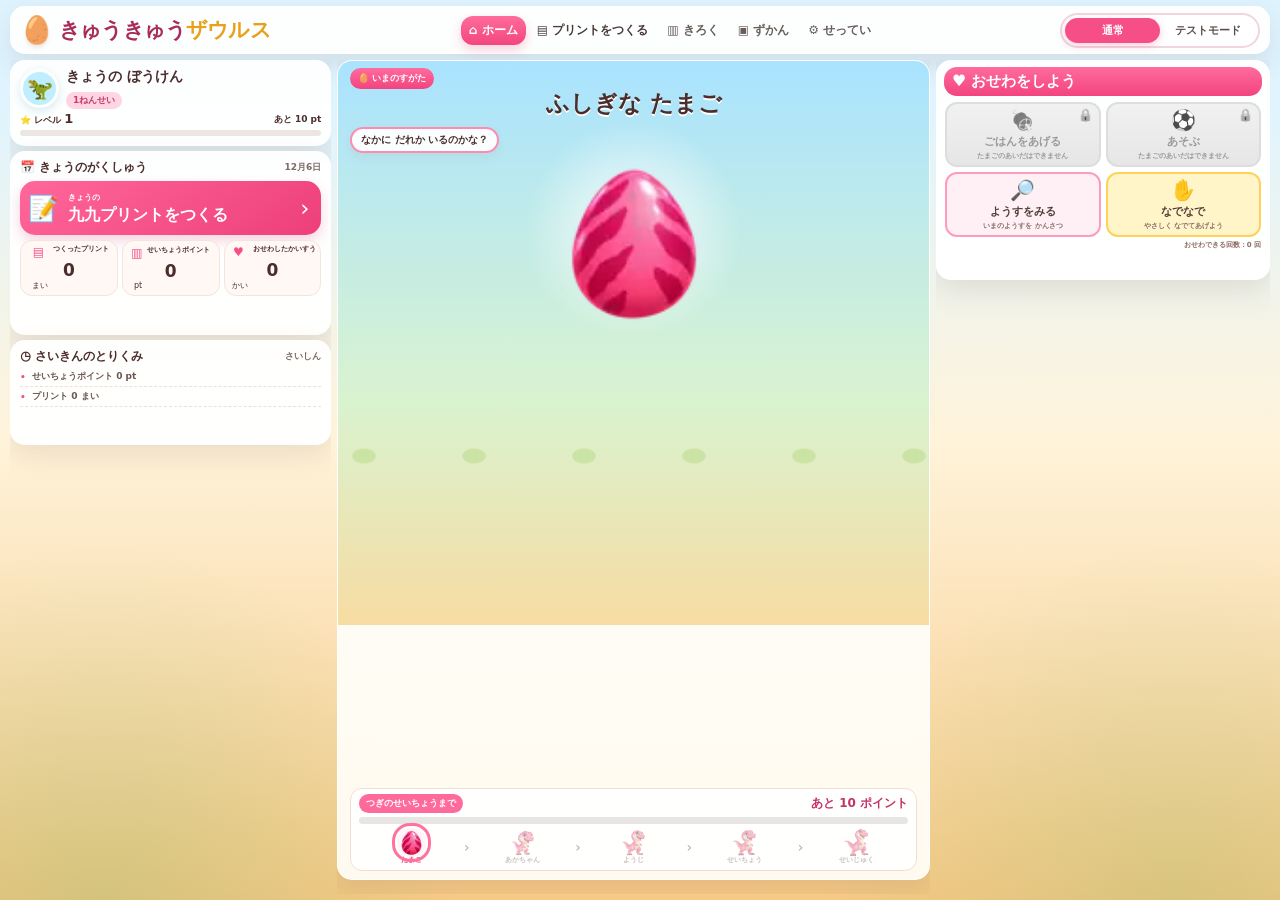
==== commit 52ae4fdd: "Move care reaction art to baby stage and restrict previews" ====
--- a/kyukyu-saurus-mvp/index.html
+++ b/kyukyu-saurus-mvp/index.html
@@ -68,17 +68,12 @@
 
       <section class="center-column">
         <div class="hero-panel">
-          <div class="hero-topline">
-            <span class="current-pill">🥚 いまのすがた</span>
-          </div>
+          <div class="hero-topline"><span class="current-pill">🥚 いまのすがた</span></div>
           <h1 id="stageTitle">ふしぎな たまご</h1>
           <div id="dinoNameLine" class="dino-name"></div>
           <div id="speechBubble" class="speech-bubble">なかに だれか いるのかな？</div>
-          <div class="stage-scene">
-            <div id="creature" class="creature dino-sprite" aria-label="きょうりゅう"></div>
-          </div>
+          <div class="stage-scene"><div id="creature" class="creature dino-sprite" aria-label="きょうりゅう"></div></div>
           <div id="recentNotice" class="hero-notice"></div>
-
           <div class="growth-panel">
             <div class="growth-label-row">
               <span>つぎのせいちょうまで</span>
@@ -112,10 +107,7 @@
         </section>
 
         <section id="testPanel" class="dash-card integrated-test" hidden>
-          <div class="test-head">
-            <span>🧪 テストモード</span>
-            <span class="test-live">ON</span>
-          </div>
+          <div class="test-head"><span>🧪 テストモード</span><span class="test-live">ON</span></div>
           <p>本番データを変えずに、各場面を確認できます。</p>
           <div class="test-control">
             <label>すがた（ステージ）</label>
@@ -126,7 +118,7 @@
             <label>おせわ回数<input id="testTokens" type="number" min="0" max="999" step="1" /></label>
           </div>
           <div class="test-control">
-            <label>リアクションをみる</label>
+            <label>リアクションをみる <span id="reactionHint">（あかちゃん専用）</span></label>
             <div id="sceneChips" class="scene-mini-row">
               <button class="scene-chip active" data-scene="normal" type="button">通常</button>
               <button class="scene-chip" data-scene="feed" type="button">ごはん</button>
@@ -151,16 +143,14 @@
       </aside>
     </main>
 
-    <div class="parent-tools">
-      <button id="reset" type="button">育成データをリセット</button>
-    </div>
+    <div class="parent-tools"><button id="reset" type="button">育成データをリセット</button></div>
   </div>
 
   <script src="logic.js"></script>
   <script src="store.js"></script>
   <script src="assets.js"></script>
   <script>
-    const clone = (value) => JSON.parse(JSON.stringify(value));
+    const clone = value => JSON.parse(JSON.stringify(value));
     const clampInt = (value, min, max) => Math.min(max, Math.max(min, Math.round(Number(value) || 0)));
     let isTest = false;
     let previewState = clone(GameStore.getState());
@@ -173,233 +163,210 @@
       { asset:'stage_06_kid', label:'せいちょう' },
       { asset:'stage_07_grown', label:'せいじゅく' }
     ];
-
-    function currentViewState() {
-      return isTest ? previewState : GameStore.getState();
-    }
-
-    function totalCareCount(state) {
-      return Object.values(state.careCounts || {}).reduce((sum, n) => sum + (Number(n) || 0), 0);
-    }
-
-    function isEggStage(stage) {
-      return ['stage_00_egg','stage_01_egg_shake','stage_02_egg_crack','stage_03_hatch'].includes(stage.asset);
-    }
-
-    function stageIndex(asset) {
-      const idx = GameLogic.TEST_STAGES.findIndex(item => item.asset === asset);
-      return Math.max(0, idx);
-    }
-
-    function setMode(testMode) {
+    const reactionLabels = {feed:'ごはん',food:'ごはん',pet:'なでなで',play:'あそぶ',sleep:'ねる'};
+
+    function currentViewState(){ return isTest ? previewState : GameStore.getState(); }
+    function totalCareCount(state){ return Object.values(state.careCounts || {}).reduce((sum,n)=>sum+(Number(n)||0),0); }
+    function isEggStage(stage){ return ['stage_00_egg','stage_01_egg_shake','stage_02_egg_crack','stage_03_hatch'].includes(stage.asset); }
+    function isCareReactionStage(stage){ return stage.asset === 'stage_04_baby'; }
+    function stageIndex(asset){
+      const idx = GameLogic.TEST_STAGES.findIndex(item=>item.asset===asset);
+      return Math.max(0,idx);
+    }
+    function normalizeScene(scene){ return scene === 'food' ? 'feed' : scene; }
+
+    function setMode(testMode){
       isTest = testMode;
-      if (isTest) {
-        previewState = clone(GameStore.getState());
-        previewScene = 'normal';
-      }
-      document.getElementById('normalModeBtn').classList.toggle('active', !isTest);
-      document.getElementById('testModeBtn').classList.toggle('active', isTest);
-      document.getElementById('testPanel').hidden = !isTest;
+      if(isTest){ previewState=clone(GameStore.getState()); previewScene='normal'; }
+      document.getElementById('normalModeBtn').classList.toggle('active',!isTest);
+      document.getElementById('testModeBtn').classList.toggle('active',isTest);
+      document.getElementById('testPanel').hidden=!isTest;
       render();
     }
 
-    function buildRoadmap(activeAsset) {
-      const activeIdx = stageIndex(activeAsset);
-      const roadmap = document.getElementById('milestoneRoadmap');
-      roadmap.innerHTML = '';
-      milestoneDefs.forEach((item, index) => {
-        const fullIdx = stageIndex(item.asset);
-        const node = document.createElement('div');
-        node.className = 'milestone' + (fullIdx <= activeIdx ? ' reached' : '') + (item.asset === activeAsset ? ' current' : '');
-        node.innerHTML = `<div class="milestone-img dino-sprite" data-asset="${item.asset}"></div><span>${item.label}</span>`;
+    function buildRoadmap(activeAsset){
+      const activeIdx=stageIndex(activeAsset);
+      const roadmap=document.getElementById('milestoneRoadmap');
+      roadmap.innerHTML='';
+      milestoneDefs.forEach((item,index)=>{
+        const fullIdx=stageIndex(item.asset);
+        const node=document.createElement('div');
+        node.className='milestone'+(fullIdx<=activeIdx?' reached':'')+(item.asset===activeAsset?' current':'');
+        node.innerHTML=`<div class="milestone-img dino-sprite" data-asset="${item.asset}"></div><span>${item.label}</span>`;
         roadmap.appendChild(node);
-        if (index < milestoneDefs.length - 1) {
-          const arrow = document.createElement('span');
-          arrow.className = 'milestone-arrow';
-          arrow.textContent = '›';
-          roadmap.appendChild(arrow);
+        if(index<milestoneDefs.length-1){
+          const arrow=document.createElement('span');
+          arrow.className='milestone-arrow'; arrow.textContent='›'; roadmap.appendChild(arrow);
         }
       });
-      roadmap.querySelectorAll('[data-asset]').forEach(el => GameAssets.show(el, el.dataset.asset));
-    }
-
-    function syncTestInputs(stage) {
-      if (!isTest) return;
-      document.getElementById('testPoints').value = previewState.growthPoints;
-      document.getElementById('testTokens').value = previewState.careTokens;
-      document.querySelectorAll('.stage-chip').forEach(btn => btn.classList.toggle('active', btn.dataset.asset === stage.asset));
-      document.querySelectorAll('.scene-chip').forEach(btn => btn.classList.toggle('active', btn.dataset.scene === previewScene));
-    }
-
-    function renderActivity(state) {
-      const list = document.getElementById('activityList');
-      const rows = [];
-      if (state.lastResult) rows.push(`九九プリント：${state.lastResult.correct}/30もん せいかい`);
-      if (state.lastCare) {
-        const labels = {food:'ごはんをあげた', pet:'なでなでした', play:'いっしょにあそんだ', sleep:'ねかせた'};
-        rows.push(labels[state.lastCare.type] || 'おせわをした');
+      roadmap.querySelectorAll('[data-asset]').forEach(el=>GameAssets.show(el,el.dataset.asset));
+    }
+
+    function syncTestInputs(stage){
+      if(!isTest) return;
+      const reactionsAvailable=isCareReactionStage(stage);
+      document.getElementById('testPoints').value=previewState.growthPoints;
+      document.getElementById('testTokens').value=previewState.careTokens;
+      document.querySelectorAll('.stage-chip').forEach(btn=>btn.classList.toggle('active',btn.dataset.asset===stage.asset));
+      document.querySelectorAll('.scene-chip').forEach(btn=>{
+        const normal=btn.dataset.scene==='normal';
+        btn.disabled=!normal && !reactionsAvailable;
+        btn.classList.toggle('active',btn.dataset.scene===previewScene);
+      });
+      document.getElementById('reactionHint').textContent=reactionsAvailable?'（このすがたで確認できます）':'（あかちゃんのときだけ）';
+    }
+
+    function renderActivity(state){
+      const rows=[];
+      if(state.lastResult) rows.push(`九九プリント：${state.lastResult.correct}/30もん せいかい`);
+      if(state.lastCare){
+        const labels={food:'ごはんをあげた',pet:'なでなでした',play:'いっしょにあそんだ',sleep:'ねかせた'};
+        rows.push(labels[state.lastCare.type]||'おせわをした');
       }
       rows.push(`せいちょうポイント ${state.growthPoints} pt`);
       rows.push(`プリント ${state.worksheetsCompleted} まい`);
-      list.innerHTML = rows.slice(0,4).map(text => `<div><span>•</span><p>${text}</p></div>`).join('');
-    }
-
-    async function render() {
-      const state = currentViewState();
-      const stage = GameLogic.stageForPoints(state.growthPoints);
-      const next = GameLogic.nextStageForPoints(state.growthPoints);
-      const eggMode = isEggStage(stage);
-      const forcedAsset = previewScene === 'normal' ? stage.asset : GameLogic.ACTION_ASSETS[previewScene];
-
-      await GameAssets.show(document.getElementById('creature'), forcedAsset);
-      document.getElementById('stageTitle').textContent = previewScene === 'normal' ? stage.name : `テスト：${({feed:'ごはん',pet:'なでなで',play:'あそぶ',sleep:'ねる'})[previewScene]}`;
-      document.getElementById('speechBubble').textContent = previewScene === 'normal' ? stage.message : 'リアクションをプレビューしています。';
-      document.getElementById('dinoNameLine').textContent = state.dinosaurName ? `「${state.dinosaurName}」` : '';
-      document.getElementById('worksheets').textContent = state.worksheetsCompleted;
-      document.getElementById('points').textContent = state.growthPoints;
-      document.getElementById('careTokens').textContent = state.careTokens;
-      document.getElementById('careCount').textContent = totalCareCount(state);
-
-      const level = Math.max(1, stageIndex(stage.asset) + 1);
-      document.getElementById('levelValue').textContent = level;
-      const levelRemain = next ? Math.max(0, next.min - state.growthPoints) : 0;
-      document.getElementById('levelRemain').textContent = next ? `あと ${levelRemain} pt` : 'さいこう！';
-
-      if (next) {
-        const span = Math.max(1, next.min - stage.min);
-        const current = Math.max(0, state.growthPoints - stage.min);
-        const pct = Math.min(100, Math.round((current / span) * 100));
-        document.getElementById('progressBar').style.width = `${pct}%`;
-        document.getElementById('levelBar').style.width = `${pct}%`;
-        document.getElementById('progressText').textContent = `あと ${next.min - state.growthPoints} ポイント`;
-      } else {
-        document.getElementById('progressBar').style.width = '100%';
-        document.getElementById('levelBar').style.width = '100%';
-        document.getElementById('progressText').textContent = 'さいこうまで そだったよ！';
+      document.getElementById('activityList').innerHTML=rows.slice(0,4).map(text=>`<div><span>•</span><p>${text}</p></div>`).join('');
+    }
+
+    async function render(){
+      const state=currentViewState();
+      const stage=GameLogic.stageForPoints(state.growthPoints);
+      const next=GameLogic.nextStageForPoints(state.growthPoints);
+      const eggMode=isEggStage(stage);
+      const reactionStage=isCareReactionStage(stage);
+      if(!reactionStage && previewScene!=='normal') previewScene='normal';
+      const scene=normalizeScene(previewScene);
+      const showingReaction=reactionStage && scene!=='normal';
+      const forcedAsset=showingReaction ? GameLogic.ACTION_ASSETS[scene] : stage.asset;
+
+      await GameAssets.show(document.getElementById('creature'),forcedAsset);
+      document.getElementById('stageTitle').textContent=showingReaction?`テスト：${reactionLabels[scene]}`:stage.name;
+      document.getElementById('speechBubble').textContent=showingReaction?'リアクションをプレビューしています。':stage.message;
+      document.getElementById('dinoNameLine').textContent=state.dinosaurName?`「${state.dinosaurName}」`:'';
+      document.getElementById('worksheets').textContent=state.worksheetsCompleted;
+      document.getElementById('points').textContent=state.growthPoints;
+      document.getElementById('careTokens').textContent=state.careTokens;
+      document.getElementById('careCount').textContent=totalCareCount(state);
+
+      const level=Math.max(1,stageIndex(stage.asset)+1);
+      document.getElementById('levelValue').textContent=level;
+      const levelRemain=next?Math.max(0,next.min-state.growthPoints):0;
+      document.getElementById('levelRemain').textContent=next?`あと ${levelRemain} pt`:'さいこう！';
+      if(next){
+        const span=Math.max(1,next.min-stage.min);
+        const current=Math.max(0,state.growthPoints-stage.min);
+        const pct=Math.min(100,Math.round((current/span)*100));
+        document.getElementById('progressBar').style.width=`${pct}%`;
+        document.getElementById('levelBar').style.width=`${pct}%`;
+        document.getElementById('progressText').textContent=`あと ${next.min-state.growthPoints} ポイント`;
+      }else{
+        document.getElementById('progressBar').style.width='100%';
+        document.getElementById('levelBar').style.width='100%';
+        document.getElementById('progressText').textContent='さいこうまで そだったよ！';
       }
 
       buildRoadmap(stage.asset);
       renderActivity(state);
 
-      const feedBtn = document.getElementById('feedBtn');
-      const playBtn = document.getElementById('playBtn');
-      feedBtn.disabled = eggMode;
-      playBtn.disabled = eggMode;
-      document.getElementById('feedHint').textContent = eggMode ? 'たまごのあいだはできません' : 'おいしくたべよう';
-      document.getElementById('playHint').textContent = eggMode ? 'たまごのあいだはできません' : 'いっしょにあそぼう';
-      document.getElementById('careHelp').textContent = eggMode
-        ? 'たまごのあいだは「ごはん」と「あそぶ」はできません。ようすをみたり、なでなでして見守ろう！'
-        : 'おせわをすると、きゅうきゅうザウルスがよろこぶよ！';
-
-      const params = new URLSearchParams(location.search);
-      const gained = Number(params.get('gained') || 0);
-      const notice = document.getElementById('recentNotice');
-      if (isTest) notice.textContent = '🧪 テスト中：本番データはまだ変わっていません。';
-      else if (gained > 0) notice.textContent = `🌱 ${gained} せいちょうしたよ！`;
-      else notice.textContent = '';
-
-      document.getElementById('nameCard').hidden = state.growthPoints < 50;
-      document.getElementById('dinoName').value = state.dinosaurName || '';
+      const feedBtn=document.getElementById('feedBtn');
+      const playBtn=document.getElementById('playBtn');
+      feedBtn.disabled=eggMode;
+      playBtn.disabled=eggMode;
+      document.getElementById('feedHint').textContent=eggMode?'たまごのあいだはできません':'おいしくたべよう';
+      document.getElementById('playHint').textContent=eggMode?'たまごのあいだはできません':'いっしょにあそぼう';
+      document.getElementById('careHelp').textContent=eggMode
+        ?'たまごのあいだは「ごはん」と「あそぶ」はできません。ようすをみたり、なでなでして見守ろう！'
+        :(reactionStage?'このすがたでは、おせわすると特別なリアクションが見られるよ！':'おせわの記録は残るよ。専用リアクションは「あかちゃん」で見られます。');
+
+      const gained=Number(new URLSearchParams(location.search).get('gained')||0);
+      const notice=document.getElementById('recentNotice');
+      if(isTest) notice.textContent='🧪 テスト中：本番データはまだ変わっていません。';
+      else if(gained>0) notice.textContent=`🌱 ${gained} せいちょうしたよ！`;
+      else notice.textContent='';
+
+      document.getElementById('nameCard').hidden=state.growthPoints<50;
+      document.getElementById('dinoName').value=state.dinosaurName||'';
       syncTestInputs(stage);
     }
 
-    function setupTestControls() {
-      const wrap = document.getElementById('stageChips');
-      GameLogic.TEST_STAGES.forEach((item, index) => {
-        const btn = document.createElement('button');
-        btn.className = 'stage-chip';
-        btn.type = 'button';
-        btn.dataset.asset = item.asset;
-        btn.title = item.label;
-        btn.innerHTML = `<span class="stage-chip-img dino-sprite"></span><small>${index}</small>`;
-        btn.addEventListener('click', () => {
-          previewState.growthPoints = item.points;
-          previewScene = 'normal';
-          render();
-        });
+    function setupTestControls(){
+      const wrap=document.getElementById('stageChips');
+      GameLogic.TEST_STAGES.forEach((item,index)=>{
+        const btn=document.createElement('button');
+        btn.className='stage-chip'; btn.type='button'; btn.dataset.asset=item.asset; btn.title=item.label;
+        btn.innerHTML=`<span class="stage-chip-img dino-sprite"></span><small>${index}</small>`;
+        btn.addEventListener('click',()=>{ previewState.growthPoints=item.points; previewScene='normal'; render(); });
         wrap.appendChild(btn);
-        GameAssets.show(btn.querySelector('.stage-chip-img'), item.asset);
+        GameAssets.show(btn.querySelector('.stage-chip-img'),item.asset);
       });
-
-      document.getElementById('testPoints').addEventListener('input', e => {
-        previewState.growthPoints = clampInt(e.target.value, 0, 2000);
-        previewScene = 'normal';
-        render();
-      });
-      document.getElementById('testTokens').addEventListener('input', e => {
-        previewState.careTokens = clampInt(e.target.value, 0, 999);
-        render();
-      });
-      document.querySelectorAll('.scene-chip').forEach(btn => btn.addEventListener('click', () => {
-        previewScene = btn.dataset.scene;
+      document.getElementById('testPoints').addEventListener('input',e=>{ previewState.growthPoints=clampInt(e.target.value,0,2000); previewScene='normal'; render(); });
+      document.getElementById('testTokens').addEventListener('input',e=>{ previewState.careTokens=clampInt(e.target.value,0,999); render(); });
+      document.querySelectorAll('.scene-chip').forEach(btn=>btn.addEventListener('click',()=>{
+        const stage=GameLogic.stageForPoints(previewState.growthPoints);
+        if(btn.dataset.scene!=='normal' && !isCareReactionStage(stage)) return;
+        previewScene=btn.dataset.scene;
         render();
       }));
-      document.getElementById('resetPreview').addEventListener('click', () => {
-        previewState = clone(GameStore.getState());
-        previewScene = 'normal';
-        render();
-      });
-      document.getElementById('applyPreview').addEventListener('click', () => {
-        if (!confirm('テスト中の成長Pt・おせわ回数を本番データに反映しますか？')) return;
-        const actual = GameStore.getState();
-        GameStore.saveState({...actual, growthPoints:clampInt(previewState.growthPoints,0,2000), careTokens:clampInt(previewState.careTokens,0,999)});
-        previewState = clone(GameStore.getState());
+      document.getElementById('resetPreview').addEventListener('click',()=>{ previewState=clone(GameStore.getState()); previewScene='normal'; render(); });
+      document.getElementById('applyPreview').addEventListener('click',()=>{
+        if(!confirm('テスト中の成長Pt・おせわ回数を本番データに反映しますか？')) return;
+        const actual=GameStore.getState();
+        GameStore.saveState({...actual,growthPoints:clampInt(previewState.growthPoints,0,2000),careTokens:clampInt(previewState.careTokens,0,999)});
+        previewState=clone(GameStore.getState());
         alert('本番データに反映しました。');
         render();
       });
     }
 
-    async function handleCare(type) {
-      const state = currentViewState();
-      const stage = GameLogic.stageForPoints(state.growthPoints);
-      if (isEggStage(stage) && (type === 'food' || type === 'play')) return;
-
-      if (isTest) {
-        previewScene = type;
+    async function handleCare(type){
+      const state=currentViewState();
+      const stage=GameLogic.stageForPoints(state.growthPoints);
+      if(isEggStage(stage)&&(type==='food'||type==='play')) return;
+      const scene=normalizeScene(type);
+
+      if(isTest){
+        previewScene=isCareReactionStage(stage)?scene:'normal';
         render();
         return;
       }
-      const result = GameStore.useCare(type);
-      if (!result.success) {
-        document.getElementById('careHelp').textContent = '九九プリントをすると、おせわできる回数がふえるよ！';
+      const result=GameStore.useCare(type);
+      if(!result.success){
+        document.getElementById('careHelp').textContent='九九プリントをすると、おせわできる回数がふえるよ！';
         return;
       }
-      previewScene = 'normal';
-      const asset = GameLogic.ACTION_ASSETS[type];
-      if (asset && stage.asset === 'stage_05_small') {
-        await GameAssets.show(document.getElementById('creature'), asset);
-        setTimeout(() => render(), 1700);
-      } else {
+      const asset=GameLogic.ACTION_ASSETS[type]||GameLogic.ACTION_ASSETS[scene];
+      if(asset&&isCareReactionStage(stage)){
+        await GameAssets.show(document.getElementById('creature'),asset);
+        setTimeout(()=>render(),1700);
+      }else{
         render();
       }
     }
 
-    document.getElementById('normalModeBtn').addEventListener('click', () => setMode(false));
-    document.getElementById('testModeBtn').addEventListener('click', () => setMode(true));
-    document.getElementById('feedBtn').addEventListener('click', () => handleCare('food'));
-    document.getElementById('playBtn').addEventListener('click', () => handleCare('play'));
-    document.getElementById('petBtn').addEventListener('click', () => handleCare('pet'));
-    document.getElementById('observeBtn').addEventListener('click', () => {
-      const stage = GameLogic.stageForPoints(currentViewState().growthPoints);
-      document.getElementById('careHelp').textContent = `いまは「${stage.name}」。${stage.message}`;
+    document.getElementById('normalModeBtn').addEventListener('click',()=>setMode(false));
+    document.getElementById('testModeBtn').addEventListener('click',()=>setMode(true));
+    document.getElementById('feedBtn').addEventListener('click',()=>handleCare('food'));
+    document.getElementById('playBtn').addEventListener('click',()=>handleCare('play'));
+    document.getElementById('petBtn').addEventListener('click',()=>handleCare('pet'));
+    document.getElementById('observeBtn').addEventListener('click',()=>{
+      const stage=GameLogic.stageForPoints(currentViewState().growthPoints);
+      document.getElementById('careHelp').textContent=`いまは「${stage.name}」。${stage.message}`;
     });
-    document.getElementById('saveName').addEventListener('click', () => {
+    document.getElementById('saveName').addEventListener('click',()=>{
       GameStore.setDinosaurName(document.getElementById('dinoName').value);
-      if (isTest) previewState.dinosaurName = GameStore.getState().dinosaurName;
+      if(isTest) previewState.dinosaurName=GameStore.getState().dinosaurName;
       render();
     });
-    document.getElementById('reset').addEventListener('click', () => {
-      if (confirm('この端末の育成データを全部消します。よろしいですか？')) {
-        GameStore.reset();
-        previewState = clone(GameStore.getState());
-        render();
+    document.getElementById('reset').addEventListener('click',()=>{
+      if(confirm('この端末の育成データを全部消します。よろしいですか？')){
+        GameStore.reset(); previewState=clone(GameStore.getState()); render();
       }
     });
 
-    const now = new Date();
-    document.getElementById('todayLabel').textContent = `${now.getMonth()+1}月${now.getDate()}日`;
+    const now=new Date();
+    document.getElementById('todayLabel').textContent=`${now.getMonth()+1}月${now.getDate()}日`;
     setupTestControls();
     render();
   </script>
 </body>
-</html>
+</html>
--- a/kyukyu-saurus-mvp/styles.css
+++ b/kyukyu-saurus-mvp/styles.css
@@ -1,103 +1,220 @@
 :root {
-  --ink: #25352d;
-  --muted: #66736d;
-  --card: rgba(255,255,255,.92);
-  --line: #dce7df;
-  --accent: #2f7a57;
-  --accent-dark: #235d43;
-  --warm: #fff4cf;
-  --test: #b33276;
-  --test-soft: #fff0f8;
-  --shadow: 0 18px 50px rgba(44, 70, 55, .12);
-}
-* { box-sizing: border-box; }
-html { font-family: ui-rounded, "Hiragino Maru Gothic ProN", "Yu Gothic", system-ui, sans-serif; color: var(--ink); background: #edf7f0; }
-body { margin: 0; min-height: 100vh; background: radial-gradient(circle at 20% 0%, #fff9d9 0 16%, transparent 42%), linear-gradient(180deg,#edf7f0,#f8fbf9); }
-button, input, select { font: inherit; }
-a { color: inherit; }
-.shell { width: min(760px, calc(100% - 28px)); margin: 0 auto; padding: 28px 0 48px; }
-.brand { text-align: center; font-weight: 900; letter-spacing: .05em; font-size: clamp(22px,5vw,34px); }
-.subbrand { text-align: center; color: var(--muted); margin-top: 4px; font-weight: 700; }
-.card { background: var(--card); border: 1px solid rgba(255,255,255,.8); border-radius: 28px; box-shadow: var(--shadow); padding: clamp(20px,5vw,34px); margin-top: 20px; }
-.hero { text-align: center; overflow: hidden; position: relative; }
-.hero::after { content:""; position:absolute; width:220px; height:80px; border-radius:50%; background:#d9eadc; bottom:-54px; left:50%; transform:translateX(-50%); }
-.creature { line-height:1; margin:8px auto 2px; filter:drop-shadow(0 14px 16px rgba(55,70,55,.15)); animation:breathe 2.8s ease-in-out infinite; position:relative; z-index:1; }
-.dino-sprite { width:min(76vw,330px); aspect-ratio:1; background-repeat:no-repeat; background-size:400% 300%; background-position:0 0; }
-@keyframes breathe { 0%,100%{ transform:translateY(0) rotate(-1deg)} 50%{ transform:translateY(-7px) rotate(1deg)} }
-.stage-name { font-size: clamp(21px,5vw,30px); font-weight: 900; margin: 8px 0 4px; position:relative; z-index:1; }
-.message { color: var(--muted); font-size: 17px; font-weight: 700; min-height: 2.6em; position:relative; z-index:1; }
-.primary, .secondary, .care-btn, .test-btn { border: 0; border-radius: 18px; min-height: 58px; padding: 13px 20px; font-weight: 900; cursor: pointer; text-decoration:none; display:inline-flex; align-items:center; justify-content:center; gap:8px; }
-.primary { color:white; background:var(--accent); box-shadow: 0 9px 0 var(--accent-dark); width:100%; font-size:19px; margin-top:14px; }
-.primary:active { transform: translateY(5px); box-shadow:0 4px 0 var(--accent-dark); }
-.secondary { background:#fff; border:2px solid var(--line); color:var(--ink); width:100%; margin-top:10px; }
-.stats { display:grid; grid-template-columns:repeat(3,1fr); gap:10px; margin-top:20px; position:relative; z-index:1; }
-.stat { background:#f7faf8; border:1px solid var(--line); border-radius:18px; padding:12px 8px; text-align:center; }
-.stat strong { display:block; font-size:22px; }
-.stat span { color:var(--muted); font-size:12px; font-weight:800; }
-.progress-wrap { margin-top:18px; text-align:left; position:relative; z-index:1; }
-.progress-label { display:flex; justify-content:space-between; gap:12px; font-weight:800; font-size:13px; color:var(--muted); }
-.progress { height:14px; background:#e8efe9; border-radius:999px; overflow:hidden; margin-top:7px; }
-.progress > div { height:100%; background:linear-gradient(90deg,#74bc8f,#2f7a57); border-radius:inherit; transition:width .25s ease; }
-.notice { background:var(--warm); border-radius:20px; padding:14px 16px; font-weight:800; margin-top:16px; position:relative; z-index:1; }
-.grid-3 { display:grid; grid-template-columns:repeat(3,1fr); gap:12px; }
-.grid-4 { display:grid; grid-template-columns:repeat(4,1fr); gap:12px; }
-.care-btn { min-height:110px; flex-direction:column; background:#fff; border:2px solid var(--line); font-size:18px; }
-.care-btn .emoji { font-size:42px; }
-.care-btn:disabled { opacity:.45; cursor:not-allowed; }
-.form-row { display:flex; gap:10px; align-items:end; }
-.field { flex:1; }
-label { display:block; font-weight:900; margin-bottom:7px; }
-input[type=number], input[type=text], select { width:100%; border:2px solid var(--line); border-radius:16px; padding:14px 15px; background:white; font-size:18px; outline:none; }
-input:focus, select:focus { border-color:#75ae8a; }
-.small { color:var(--muted); font-size:13px; line-height:1.6; }
-.parent-box { margin-top:20px; border-top:1px dashed var(--line); padding-top:15px; }
-details summary { cursor:pointer; font-weight:900; color:var(--muted); }
-.danger { color:#9d3d3d; background:#fff; border:1px solid #f0cece; padding:10px 14px; border-radius:12px; cursor:pointer; }
-.result-big { text-align:center; font-weight:1000; font-size:clamp(32px,10vw,58px); margin:12px 0; }
-.pill { display:inline-block; border-radius:999px; background:#edf7f0; color:#275f45; font-weight:900; padding:8px 12px; }
-
-/* Test mode */
-.test-badge { display:inline-flex; align-items:center; gap:7px; padding:7px 12px; border-radius:999px; background:var(--test); color:white; font-size:13px; font-weight:900; margin:10px auto 0; }
-.test-panel { border:2px dashed #e0a5c4; background:var(--test-soft); }
-.test-panel h2 { margin:0 0 8px; }
-.test-note { border-radius:16px; background:#fff; padding:11px 13px; font-size:13px; font-weight:800; color:#7b3d60; }
-.test-grid { display:grid; grid-template-columns:repeat(3,1fr); gap:12px; margin-top:16px; }
-.stage-chips, .scene-chips { display:flex; flex-wrap:wrap; gap:8px; margin-top:10px; }
-.stage-chip, .scene-chip { border:2px solid #ead5e1; background:white; border-radius:999px; padding:9px 12px; font-weight:900; cursor:pointer; }
-.stage-chip.active, .scene-chip.active { border-color:var(--test); background:#ffe1f1; color:#7d2454; }
-.test-btn { background:var(--test); color:white; width:100%; margin-top:10px; }
-.test-btn.ghost { background:white; color:var(--test); border:2px solid #e0a5c4; }
-.test-section-title { font-weight:900; margin:18px 0 5px; }
-.test-actions { display:grid; grid-template-columns:1fr 1fr; gap:10px; margin-top:12px; }
-
-/* Worksheet */
-.worksheet-shell { width: 210mm; min-height:297mm; margin:0 auto; background:#fff; padding:15mm 14mm; color:#111; }
-.worksheet-head { display:flex; justify-content:space-between; align-items:flex-end; border-bottom:3px solid #222; padding-bottom:6mm; }
-.worksheet-title { font-size:26pt; font-weight:900; }
-.worksheet-meta { font-size:11pt; text-align:right; }
-.problem-grid { display:grid; grid-template-columns:repeat(3,1fr); gap:0 12mm; margin-top:9mm; }
-.problem { font-family:"Yu Gothic", sans-serif; font-size:18pt; font-weight:700; min-height:17mm; white-space:nowrap; }
-.qr-area { display:flex; justify-content:space-between; align-items:center; gap:10mm; margin-top:8mm; padding:6mm; border:2px dashed #555; border-radius:6mm; }
-.qr-copy { font-size:15pt; font-weight:900; line-height:1.5; }
-.qr-img { width:34mm; height:34mm; image-rendering:pixelated; }
-.answer-key { page-break-before:always; }
-.answer-grid { display:grid; grid-template-columns:repeat(3,1fr); gap:4mm 12mm; margin-top:10mm; }
-.answer-item { font-size:14pt; }
-.print-controls { position:sticky; top:0; z-index:5; display:flex; gap:10px; background:#edf7f0; padding:12px; justify-content:center; }
-.print-controls button, .print-controls a { border:0; border-radius:12px; padding:12px 18px; font-weight:900; text-decoration:none; background:#2f7a57; color:#fff; cursor:pointer; }
-@media (max-width:640px) {
-  .grid-3, .grid-4 { grid-template-columns:repeat(2,1fr); }
-  .stats { grid-template-columns:repeat(3,1fr); }
-  .form-row { flex-direction:column; align-items:stretch; }
-  .test-grid { grid-template-columns:1fr; }
-}
-@media (max-width:390px) {
-  .grid-3, .grid-4 { grid-template-columns:1fr 1fr; }
-  .care-btn { min-height:96px; }
-}
-@media print {
-  body { background:#fff; }
-  .print-controls { display:none !important; }
-  .worksheet-shell { margin:0; box-shadow:none; }
-  @page { size:A4; margin:0; }
-}
+  --ink:#4b2d2b;
+  --muted:#7b6963;
+  --pink:#f64f87;
+  --pink-dark:#d9346d;
+  --pink-soft:#fff0f5;
+  --cream:#fffaf4;
+  --yellow:#ffd868;
+  --line:#f0d8cf;
+  --card:rgba(255,255,255,.94);
+  --shadow:0 10px 28px rgba(112,73,58,.13);
+  --test:#ad3d8f;
+}
+*{box-sizing:border-box}
+html{font-family:ui-rounded,"Hiragino Maru Gothic ProN","Yu Gothic",system-ui,sans-serif;color:var(--ink);background:#fff7ef}
+body{margin:0;min-height:100vh}
+button,input,select{font:inherit}
+a{color:inherit}
+[hidden]{display:none!important}
+
+/* ===== One-screen game dashboard ===== */
+.game-body{
+  height:100vh;
+  overflow:hidden;
+  background:
+    radial-gradient(circle at 8% 100%,rgba(108,177,93,.25),transparent 24%),
+    radial-gradient(circle at 92% 100%,rgba(108,177,93,.22),transparent 24%),
+    linear-gradient(180deg,#dff4ff 0 11%,#fff3da 49%,#f7c985 100%);
+}
+.game-app{height:100vh;padding:14px 20px 12px;display:flex;flex-direction:column;gap:12px;max-width:1600px;margin:0 auto}
+.game-header{
+  min-height:68px;
+  background:rgba(255,255,255,.94);
+  border:1px solid rgba(255,255,255,.9);
+  border-radius:22px;
+  box-shadow:var(--shadow);
+  display:grid;
+  grid-template-columns:310px 1fr 260px;
+  align-items:center;
+  gap:12px;
+  padding:8px 14px;
+  flex:0 0 auto;
+}
+.game-logo{display:flex;align-items:center;gap:9px;text-decoration:none;font-weight:1000;font-size:27px;letter-spacing:-.04em;color:#a72c59;white-space:nowrap}
+.game-logo>span:last-child>span{color:#e8a019}
+.logo-egg{font-size:36px;filter:drop-shadow(0 3px 2px rgba(96,57,39,.12))}
+.game-nav{display:flex;align-items:center;justify-content:center;gap:6px;min-width:0}
+.nav-item{border:0;background:transparent;border-radius:15px;padding:10px 14px;font-weight:900;text-decoration:none;color:#493b37;cursor:pointer;white-space:nowrap}
+.nav-item.active{background:linear-gradient(180deg,#ff6c9c,#f3467f);color:#fff;box-shadow:0 5px 12px rgba(228,67,120,.24)}
+.nav-placeholder{opacity:.82}
+.mode-switch{display:grid;grid-template-columns:1fr 1fr;border:2px solid #f1d6dd;border-radius:999px;background:#fff;padding:4px;justify-self:end;width:245px}
+.mode-option{border:0;background:transparent;border-radius:999px;padding:9px 12px;font-weight:900;cursor:pointer;color:#5a4e49}
+.mode-option.active{background:var(--pink);color:white;box-shadow:0 3px 8px rgba(230,62,117,.24)}
+
+.dashboard-grid{
+  min-height:0;
+  flex:1 1 auto;
+  display:grid;
+  grid-template-columns:minmax(250px,29%) minmax(440px,1fr) minmax(315px,29%);
+  gap:12px;
+}
+.left-column,.right-column,.center-column{min-height:0;display:flex;flex-direction:column;gap:10px}
+.dash-card,.hero-panel{
+  background:var(--card);
+  border:1px solid rgba(255,255,255,.9);
+  border-radius:22px;
+  box-shadow:var(--shadow);
+}
+.dash-card{padding:14px 16px}
+
+/* left column */
+.profile-card{flex:0 0 144px}
+.profile-top{display:flex;align-items:center;gap:12px}
+.avatar{width:64px;height:64px;border-radius:50%;background:#bfeeff;display:grid;place-items:center;font-size:34px;border:4px solid white;box-shadow:0 3px 10px rgba(38,138,165,.18)}
+.profile-name{font-size:19px;font-weight:1000;margin-bottom:5px}
+.grade-pill{display:inline-block;padding:4px 10px;border-radius:999px;background:#ffd5e4;color:#c63d6c;font-size:12px;font-weight:900}
+.mini-level-row{display:flex;justify-content:space-between;align-items:center;font-size:12px;font-weight:800;margin-top:9px}
+.mini-level-row strong{font-size:18px}
+.mini-progress{height:10px;background:#ece6e3;border-radius:999px;overflow:hidden;margin-top:6px}
+.mini-progress>div{height:100%;background:linear-gradient(90deg,#ff6da1,#f34f87);border-radius:inherit;transition:width .2s ease}
+.study-card{flex:0 0 258px}
+.section-head{font-weight:1000;display:flex;justify-content:space-between;align-items:center}
+.section-head.compact{font-size:15px}
+.muted-small{color:var(--muted);font-size:11px;font-weight:800}
+.worksheet-cta{margin-top:10px;min-height:82px;background:linear-gradient(145deg,#ff679b,#ed3f79);border-radius:19px;padding:12px 14px;color:white;text-decoration:none;display:grid;grid-template-columns:50px 1fr 18px;align-items:center;gap:9px;box-shadow:0 6px 13px rgba(220,56,111,.22)}
+.worksheet-icon{font-size:38px}
+.worksheet-cta small{display:block;font-weight:900;font-size:12px}
+.worksheet-cta strong{display:block;font-size:21px;line-height:1.2;margin-top:2px}
+.cta-arrow{font-size:34px;font-weight:400}
+.mini-stats{display:grid;grid-template-columns:repeat(3,1fr);gap:8px;margin-top:10px}
+.mini-stats>div{background:#fff8f4;border:1px solid #f5e4dc;border-radius:15px;min-height:82px;padding:8px 6px;text-align:center;display:grid;grid-template-columns:auto auto;justify-content:center;align-content:center;column-gap:5px}
+.mini-stats span{font-size:17px;color:var(--pink)}
+.mini-stats small{grid-column:2;font-size:9px;font-weight:800;line-height:1.15;text-align:left}
+.mini-stats strong{grid-column:1 / span 2;font-size:23px;line-height:1.1;margin-top:4px}
+.mini-stats em{font-size:10px;font-style:normal;margin-left:3px}
+.history-card{min-height:0;flex:1 1 auto;overflow:hidden}
+.activity-list{display:grid;gap:6px;margin-top:10px;font-size:12px}
+.activity-list>div{display:grid;grid-template-columns:12px 1fr;align-items:center;color:#6b5650;border-bottom:1px dashed #f0ded7;padding-bottom:6px}
+.activity-list p{margin:0;font-weight:800;white-space:nowrap;overflow:hidden;text-overflow:ellipsis}
+.activity-list span{color:var(--pink);font-weight:900}
+
+/* center hero */
+.center-column{min-width:0}
+.hero-panel{height:100%;min-height:0;overflow:hidden;position:relative;display:grid;grid-template-rows:auto auto auto minmax(230px,1fr) auto auto;padding:12px 20px 14px;text-align:center;background:linear-gradient(180deg,rgba(255,255,255,.95),rgba(255,252,244,.96))}
+.hero-panel::before{content:"";position:absolute;inset:0 0 31% 0;background:radial-gradient(circle at 50% 30%,rgba(255,255,255,.9),transparent 22%),linear-gradient(180deg,#a9e3ff 0%,#d9f3d0 60%,#f7dca2 100%);z-index:0}
+.hero-panel::after{content:"";position:absolute;left:-5%;right:-5%;top:44%;height:100px;background:radial-gradient(ellipse at center,#b0d77d 0 14%,transparent 16%) 0 0/110px 70px repeat-x;opacity:.45;z-index:0}
+.hero-panel>*{position:relative;z-index:1}
+.hero-topline{display:flex;justify-content:flex-start}
+.current-pill{background:linear-gradient(180deg,#ff6b9d,#f3447e);color:white;border-radius:999px;padding:7px 13px;font-size:12px;font-weight:900}
+.hero-panel h1{font-size:clamp(22px,2.3vw,35px);margin:4px 0 0;text-shadow:0 2px white;font-weight:1000}
+.dino-name{font-size:13px;font-weight:900;color:#a43962;min-height:18px}
+.speech-bubble{justify-self:start;max-width:290px;border:2px solid #ff8bb0;border-radius:20px;background:rgba(255,255,255,.95);padding:8px 14px;font-size:13px;font-weight:900;margin-top:1px;text-align:left;box-shadow:0 4px 10px rgba(146,86,66,.08)}
+.stage-scene{display:grid;place-items:center;min-height:0;overflow:hidden}
+.creature{filter:drop-shadow(0 15px 15px rgba(92,63,50,.18));animation:breathe 2.8s ease-in-out infinite}
+.dino-sprite{width:100%;aspect-ratio:1;background-repeat:no-repeat;background-size:400% 300%;background-position:0 0}
+.stage-scene .dino-sprite{width:min(410px,72%)}
+@keyframes breathe{0%,100%{transform:translateY(0) rotate(-1deg)}50%{transform:translateY(-6px) rotate(1deg)}}
+.hero-notice{min-height:22px;font-size:12px;font-weight:900;color:#bd416b}
+.growth-panel{background:rgba(255,255,255,.94);border-radius:18px;padding:9px 13px;border:1px solid #f1ddd4}
+.growth-label-row{display:flex;justify-content:space-between;align-items:center;font-size:12px;font-weight:900;color:#8c6c63}
+.growth-label-row>span{background:#ff6a9c;color:white;padding:5px 11px;border-radius:999px}
+.growth-label-row strong{font-size:15px;color:#c53268}
+.progress{height:11px;background:#e7e6e5;border-radius:999px;overflow:hidden;margin-top:7px}
+.progress>div{height:100%;background:linear-gradient(90deg,#ff73a6,#f2437e);border-radius:inherit;transition:width .2s ease}
+.milestone-roadmap{display:grid;grid-template-columns:1fr auto 1fr auto 1fr auto 1fr auto 1fr;align-items:center;gap:3px;margin-top:8px}
+.milestone{opacity:.42;text-align:center;font-size:9px;font-weight:900;color:#846d66}
+.milestone.reached{opacity:.82}
+.milestone.current{opacity:1;color:#df3e75}
+.milestone-img{width:54px;margin:0 auto -2px}
+.milestone.current .milestone-img{outline:3px solid #ff729f;outline-offset:2px;border-radius:13px;background:#fff5f8}
+.milestone-arrow{font-size:25px;color:#b9aaa5}
+
+/* right column / care */
+.care-card{flex:0 0 auto;padding-bottom:12px}
+.care-title{background:linear-gradient(180deg,#ff6b9d,#f3447e);color:white;border-radius:16px;padding:8px 13px;font-size:21px;font-weight:1000;margin:-4px -4px 10px}
+.care-grid{display:grid;grid-template-columns:1fr 1fr;gap:9px}
+.care-tile{min-height:98px;border:2px solid #f0d9d1;background:#fff;border-radius:17px;padding:8px;display:flex;flex-direction:column;align-items:center;justify-content:center;gap:2px;cursor:pointer;color:#513e38;font-weight:900}
+.care-tile .care-icon{font-size:31px}
+.care-tile strong{font-size:15px}
+.care-tile small{font-size:9px;color:#856e67;font-weight:800}
+.care-tile:disabled{cursor:not-allowed;background:linear-gradient(180deg,#f1f1f1,#e6e6e6);border-color:#ddd;color:#999;filter:grayscale(1)}
+.care-tile:disabled small{color:#999}
+.care-tile:disabled::after{content:"🔒";position:absolute}
+.care-tile{position:relative}
+.care-tile:disabled::after{right:8px;top:6px;font-size:15px}
+.active-pink{background:#fff0f5;border-color:#ff9bbb}
+.active-yellow{background:#fff5c8;border-color:#ffd158}
+.care-help{margin-top:9px;background:#fff1f5;border-radius:14px;padding:8px 10px;font-size:10px;font-weight:800;line-height:1.45;color:#775d56}
+.care-balance{text-align:right;font-size:10px;font-weight:900;color:#8c6b62;margin-top:6px}
+
+/* integrated test mode */
+.integrated-test{flex:1 1 auto;min-height:0;border:2px solid #dca9d5;background:rgba(255,248,254,.96);overflow:hidden;padding-top:11px}
+.test-head{display:flex;align-items:center;justify-content:space-between;font-weight:1000;font-size:16px;color:#633052}
+.test-live{background:var(--pink);color:white;border-radius:999px;padding:4px 10px;font-size:11px}
+.integrated-test>p{font-size:9px;color:#785e72;margin:5px 0 7px;font-weight:800}
+.test-control{margin-top:6px}
+.test-control>label,.test-inline-grid label{font-size:9px;font-weight:900;color:#664e5d}
+.stage-thumb-row{display:grid;grid-template-columns:repeat(8,1fr);gap:3px;margin-top:4px}
+.stage-chip{border:2px solid transparent;background:#fff;border-radius:9px;padding:2px;cursor:pointer;min-width:0}
+.stage-chip.active{border-color:var(--pink);background:#fff2f7}
+.stage-chip-img{display:block;width:100%;aspect-ratio:1}
+.stage-chip small{font-size:7px;color:#8c7181}
+.test-inline-grid{display:grid;grid-template-columns:1fr 1fr;gap:7px;margin-top:6px}
+.test-inline-grid input{width:100%;border:1px solid #e8cbdc;border-radius:9px;padding:6px 7px;background:white;font-size:12px;margin-top:3px}
+.scene-mini-row{display:flex;gap:4px;flex-wrap:wrap;margin-top:4px}
+.scene-chip{border:1px solid #dfc9d5;background:#fff;border-radius:999px;padding:5px 7px;font-size:8px;font-weight:900;cursor:pointer}
+.scene-chip.active{background:#ffe0ed;border-color:var(--pink);color:#9a2b59}
+.test-actions-inline{display:grid;grid-template-columns:1fr 1fr;gap:6px;margin-top:7px}
+.test-actions-inline button{border:0;border-radius:9px;padding:7px;font-size:9px;font-weight:900;cursor:pointer;background:#fff;color:#7b4468;border:1px solid #dfc3d4}
+.test-actions-inline button:last-child{background:var(--pink);color:white;border-color:var(--pink)}
+.name-card{flex:0 0 auto;padding:10px 14px}
+.name-row{display:flex;gap:6px;margin-top:6px}
+.name-row input{min-width:0;flex:1;border:1px solid var(--line);border-radius:10px;padding:7px 9px;font-size:11px}
+.name-row button{border:0;background:var(--pink);color:white;border-radius:10px;font-weight:900;font-size:10px;padding:7px 11px}
+.parent-tools{position:fixed;right:12px;bottom:4px;z-index:10;opacity:.18;transition:opacity .2s}
+.parent-tools:hover{opacity:1}
+.parent-tools button{border:0;background:#fff;color:#9a5555;border-radius:8px;font-size:9px;padding:5px 8px;box-shadow:0 2px 8px rgba(0,0,0,.1);cursor:pointer}
+
+/* ===== Existing worksheet / result pages ===== */
+.shell{width:min(760px,calc(100% - 28px));margin:0 auto;padding:28px 0 48px}
+.brand{text-align:center;font-weight:900;letter-spacing:.05em;font-size:clamp(22px,5vw,34px)}
+.subbrand{text-align:center;color:#66736d;margin-top:4px;font-weight:700}
+.card{background:rgba(255,255,255,.92);border:1px solid rgba(255,255,255,.8);border-radius:28px;box-shadow:0 18px 50px rgba(44,70,55,.12);padding:clamp(20px,5vw,34px);margin-top:20px}
+.primary,.secondary{border:0;border-radius:18px;min-height:58px;padding:13px 20px;font-weight:900;cursor:pointer;text-decoration:none;display:inline-flex;align-items:center;justify-content:center;gap:8px}
+.primary{color:white;background:#2f7a57;box-shadow:0 9px 0 #235d43;width:100%;font-size:19px;margin-top:14px}
+.secondary{background:#fff;border:2px solid #dce7df;color:#25352d;width:100%;margin-top:10px}
+.notice{background:#fff4cf;border-radius:20px;padding:14px 16px;font-weight:800;margin-top:16px}
+.form-row{display:flex;gap:10px;align-items:end}.field{flex:1}
+label{display:block;font-weight:900;margin-bottom:7px}
+input[type=number],input[type=text],select{border:2px solid #dce7df;border-radius:16px;padding:14px 15px;background:white;font-size:18px;outline:none}
+.small{color:#66736d;font-size:13px;line-height:1.6}
+.result-big{text-align:center;font-weight:1000;font-size:clamp(32px,10vw,58px);margin:12px 0}
+.pill{display:inline-block;border-radius:999px;background:#edf7f0;color:#275f45;font-weight:900;padding:8px 12px}
+
+.worksheet-shell{width:210mm;min-height:297mm;margin:0 auto;background:#fff;padding:15mm 14mm;color:#111}
+.worksheet-head{display:flex;justify-content:space-between;align-items:flex-end;border-bottom:3px solid #222;padding-bottom:6mm}
+.worksheet-title{font-size:26pt;font-weight:900}.worksheet-meta{font-size:11pt;text-align:right}
+.problem-grid{display:grid;grid-template-columns:repeat(3,1fr);gap:0 12mm;margin-top:9mm}
+.problem{font-family:"Yu Gothic",sans-serif;font-size:18pt;font-weight:700;min-height:17mm;white-space:nowrap}
+.qr-area{display:flex;justify-content:space-between;align-items:center;gap:10mm;margin-top:8mm;padding:6mm;border:2px dashed #555;border-radius:6mm}
+.qr-copy{font-size:15pt;font-weight:900;line-height:1.5}.qr-img{width:34mm;height:34mm;image-rendering:pixelated}
+.answer-key{page-break-before:always}.answer-grid{display:grid;grid-template-columns:repeat(3,1fr);gap:4mm 12mm;margin-top:10mm}.answer-item{font-size:14pt}
+.print-controls{position:sticky;top:0;z-index:5;display:flex;gap:10px;background:#edf7f0;padding:12px;justify-content:center}
+.print-controls button,.print-controls a{border:0;border-radius:12px;padding:12px 18px;font-weight:900;text-decoration:none;background:#2f7a57;color:#fff;cursor:pointer}
+
+@media (max-width:1180px){
+  .game-body{height:auto;overflow:auto}
+  .game-app{height:auto;min-height:100vh}
+  .game-header{grid-template-columns:1fr auto}.game-nav{display:none}.mode-switch{width:220px}
+  .dashboard-grid{grid-template-columns:260px minmax(430px,1fr);grid-template-areas:"left center" "right right"}
+  .left-column{grid-area:left}.center-column{grid-area:center;min-height:680px}.right-column{grid-area:right;display:grid;grid-template-columns:1fr 1fr;align-items:start}
+}
+@media (max-width:760px){
+  .game-app{padding:8px}.game-header{grid-template-columns:1fr;gap:6px}.mode-switch{justify-self:stretch;width:100%}.game-logo{justify-content:center}
+  .dashboard-grid{display:flex;flex-direction:column}.left-column,.right-column{display:flex}.center-column{order:-1;min-height:620px}.profile-card,.study-card{flex-basis:auto}
+  .history-card{min-height:150px}.hero-panel{min-height:620px}.stage-scene .dino-sprite{width:min(380px,88%)}
+}
+@media print{
+  body{background:#fff}.print-controls{display:none!important}.worksheet-shell{margin:0;box-shadow:none}@page{size:A4;margin:0}
+}
